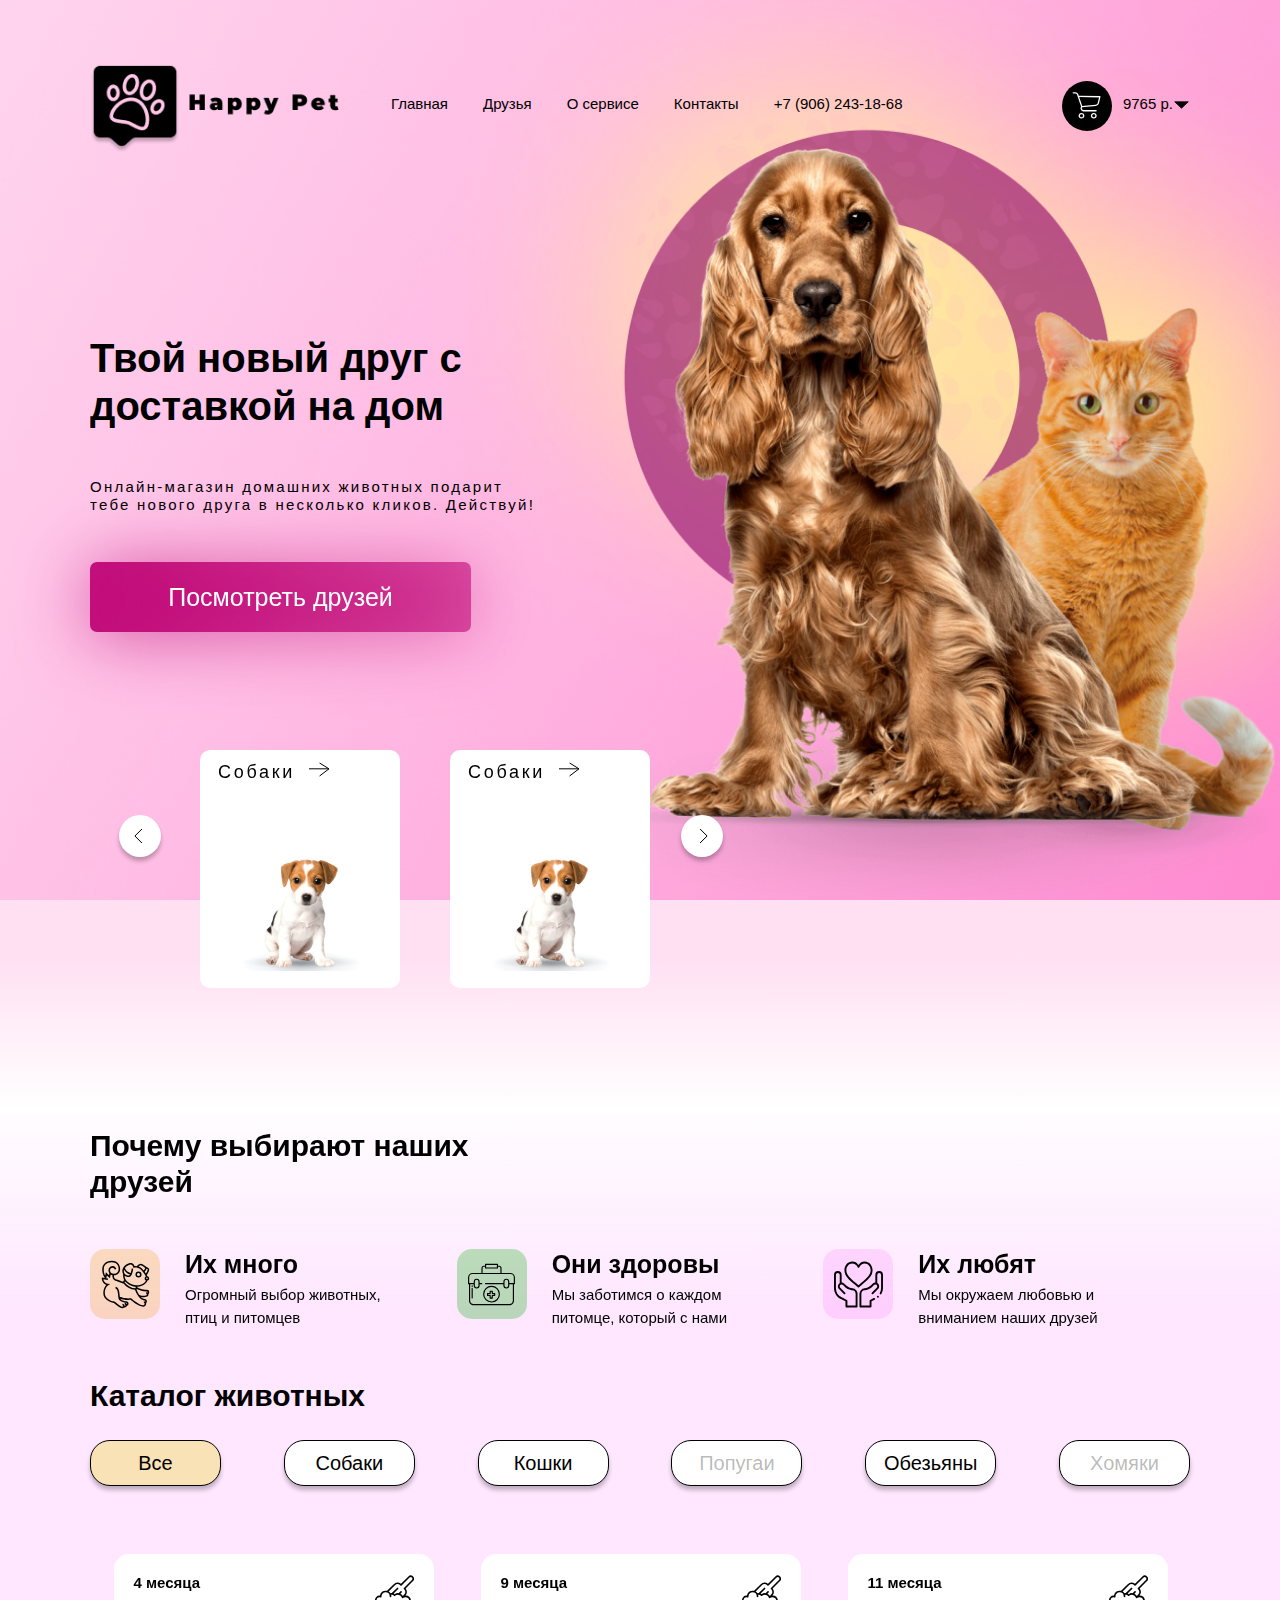
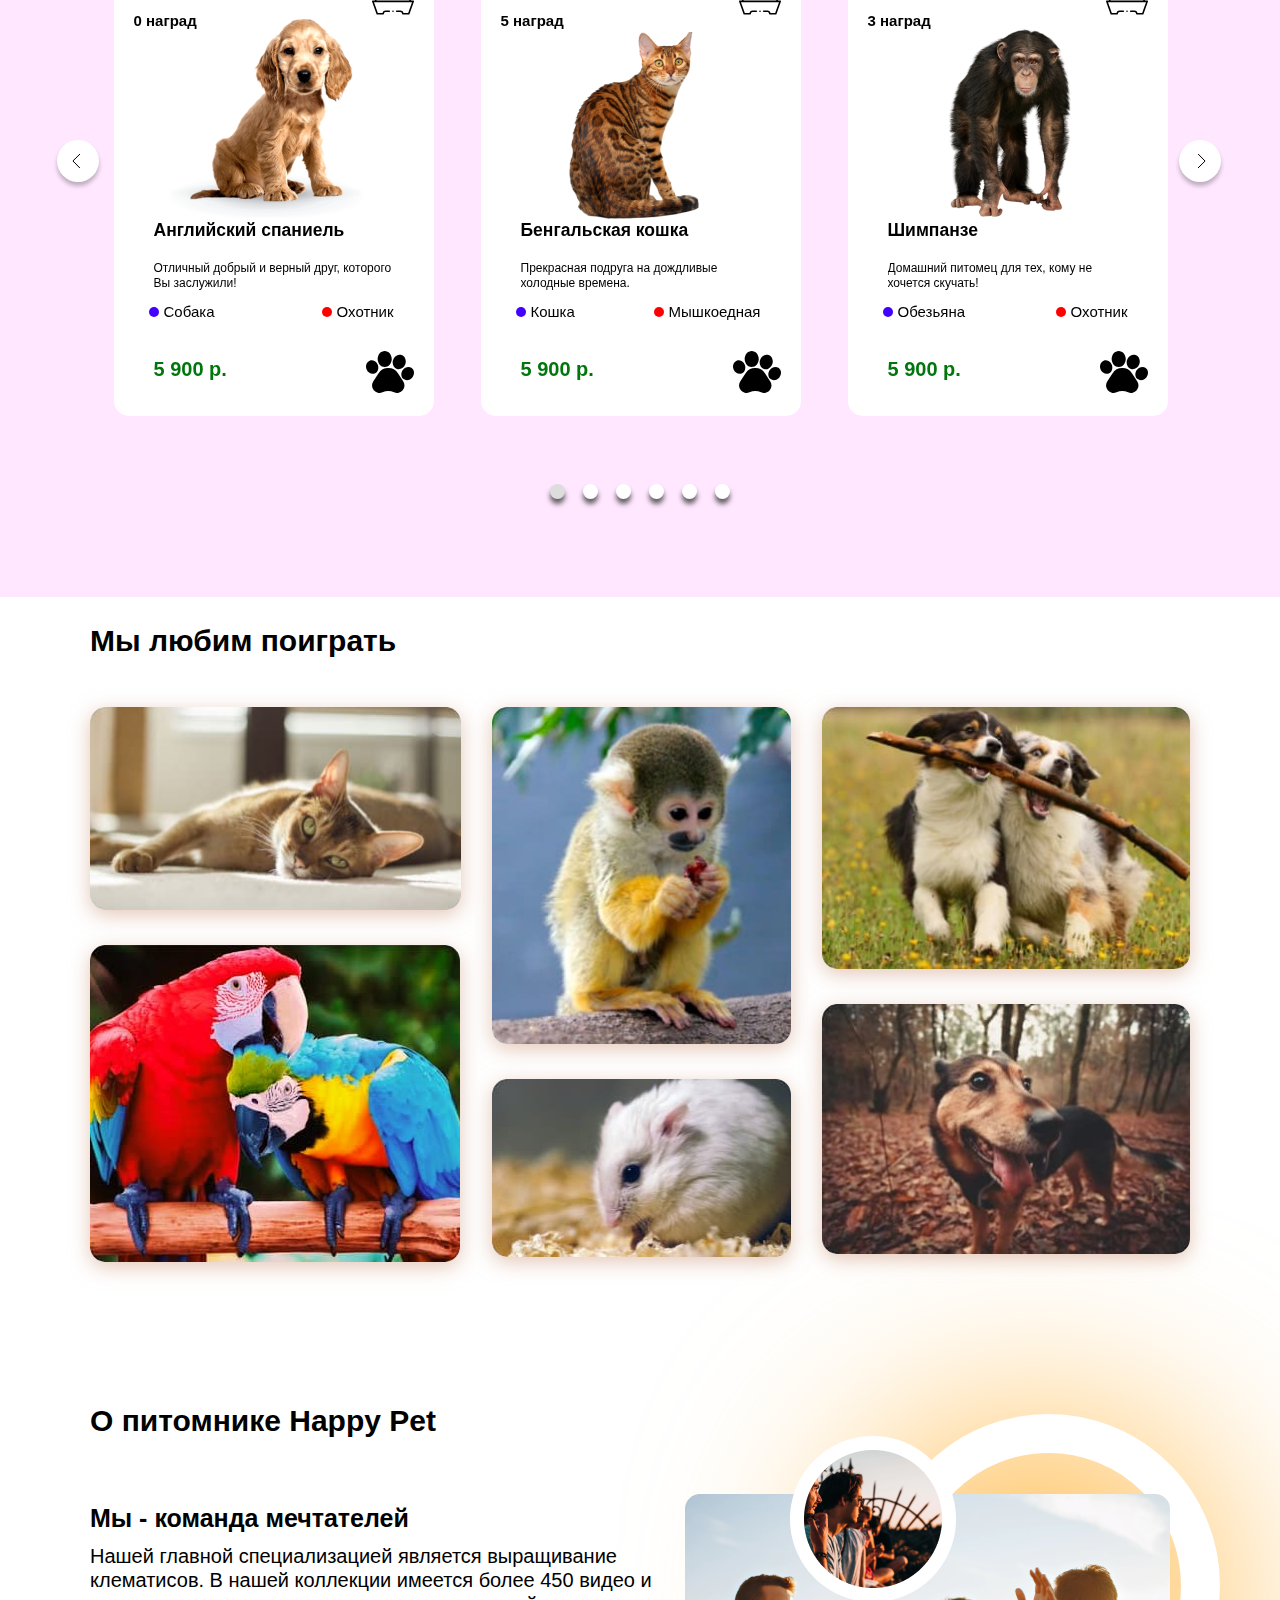
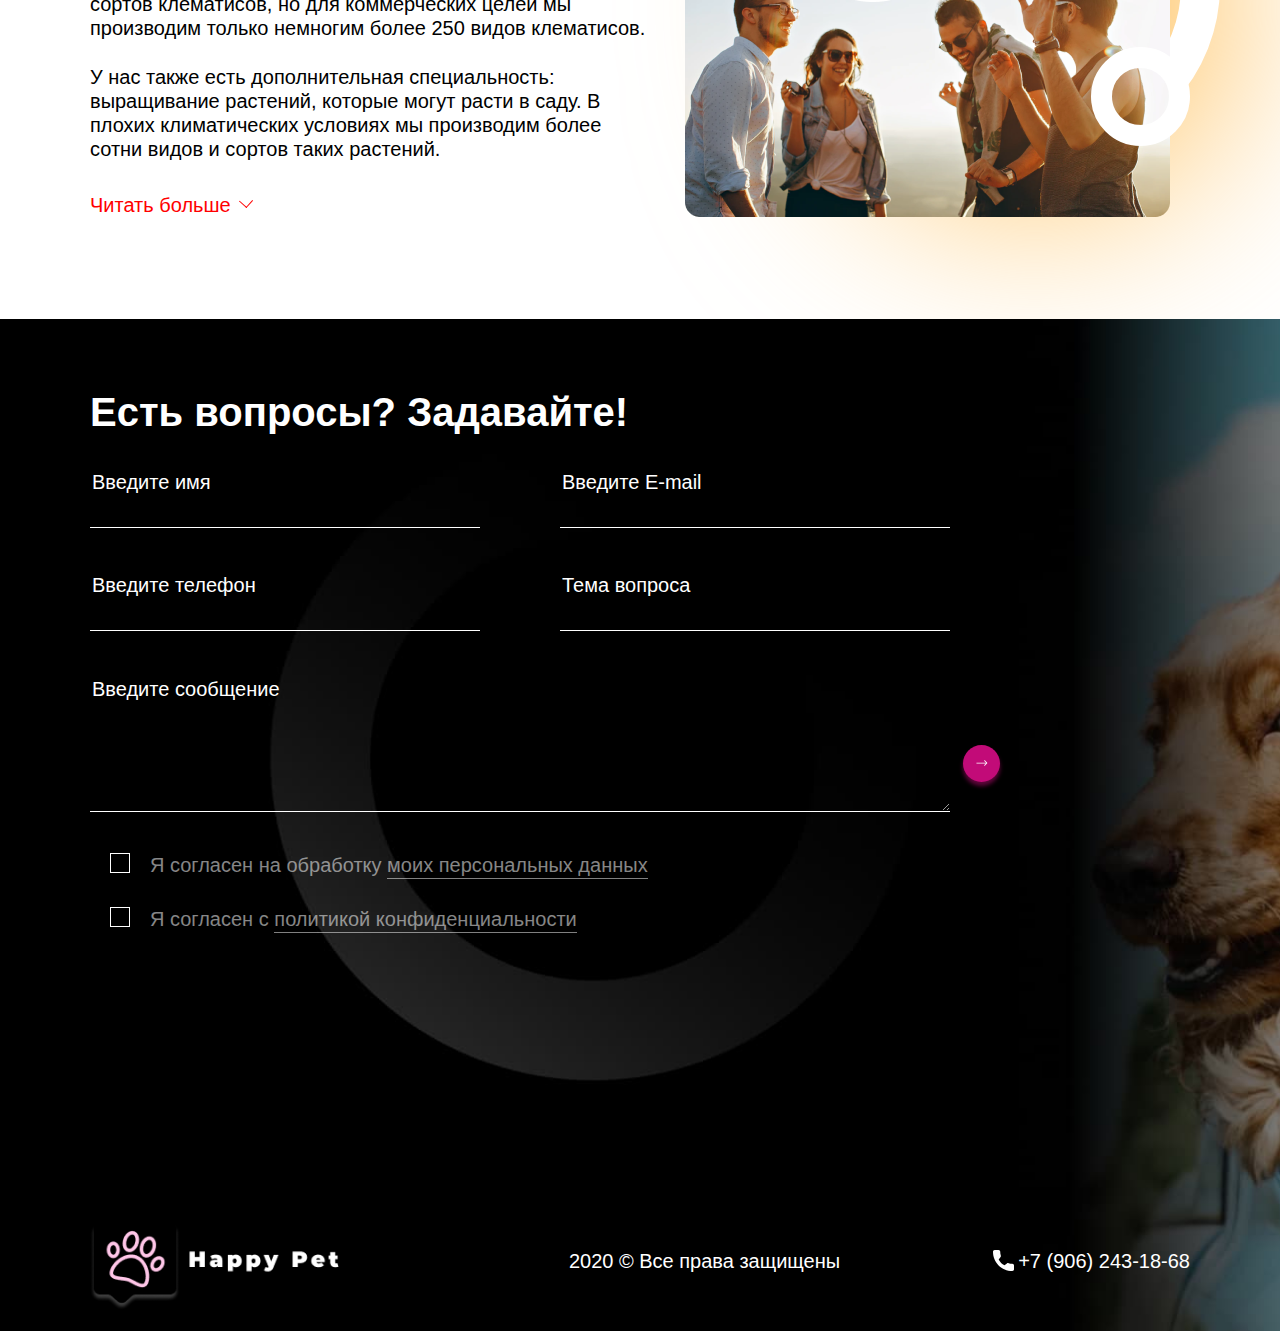
==== index.html @ 40f36f11 "Add files via upload" ====
<!DOCTYPE html>
<html lang="ru">

<head>
  <meta charset="UTF-8">
  <meta http-equiv="X-UA-Compatible" content="IE=edge">
  <meta name="viewport" content="width=device-width, initial-scale=1.0">
  <title>Happy Pet</title>
  <link rel="apple-touch-icon" sizes="96x96" href="images/fav/android-chrome-96x96.png">
  <link rel="icon" type="image/png" sizes="32x32" href="images/fav/favicon-32x32.png">
  <link rel="icon" type="image/png" sizes="16x16" href="images/fav/favicon-16x16.png">
  <link rel="manifest" href="/site.webmanifest">
  <link rel="mask-icon" href="/safari-pinned-tab.svg" color="#5bbad5">
  <meta name="msapplication-TileColor" content="#da532c">
  <meta name="theme-color" content="#ffffff">
  <link rel="stylesheet" href="css/style.min.css">
</head>

<body id="body">

  <header class="header" style="  background-image: url(images/bg.png);">
    <div class="container">
      <div class="header__inner">
        <nav class="header__top">
          <div class="header__links">
            <a class="logo" href="#body">
              <img class="logo__img" src="images/logo.png" alt="лого">
              <img class="logo__adaptive" src="images/logo-adaprive.png" alt="лого">
            </a>
            <ul class="menu">
              <li class="menu__item">
                <a class="menu__link" href="">Главная</a>
              </li>

              <li class="menu__item">
                <a class="menu__link" href="#friends">Друзья</a>
              </li>

              <li class="menu__item">
                <a class="menu__link" href="#about">О сервисе</a>
              </li>

              <li class="menu__item">
                <a class="menu__link" href="#footer">Контакты</a>
              </li>

              <li class="menu__item">
                <a class="menu__link" href="tel:+79062341868">+7 (906) 243-18-68</a>
              </li>

              <li class="menu__item menu__item--adaptive">
                <a class="header__cart header__cart--adaptive" href="#">
                  <span class="sr-only">перейти в корзину</span>
                  9765
                  <span class="header__currency">р.</span>
                  <div class="header__svg">
                    <svg class="svg">
                      <use xlink:href="images/sprite.svg#cart"></use>
                    </svg>
                  </div>
                </a>
              </li>
            </ul>

          </div>
          <div class="header__btns">
            <a class="header__cart" href="#">
              <span class="sr-only">перейти в корзину</span>
              9765
              <span class="header__currency">р.</span>
              <div class="header__svg">
                <svg class="svg">
                  <use xlink:href="images/sprite.svg#cart"></use>
                </svg>
              </div>
            </a>
            <button class="header__btn" type="button">
              <svg class="svg-btn">
                <use xlink:href="images/sprite.svg#btn"></use>
              </svg>
            </button>
          </div>
        </nav>
        <div class="header__desc">
          <h1 class="header__title">Твой новый друг с доставкой на дом</h1>
          <div class="header__text">
            <p>Онлайн-магазин домашних животных подарит тебе нового друга в несколько кликов. Действуй!</p>
          </div>
          <a class="header__button btn" href="#friends">Посмотреть друзей</a>
        </div>
      </div>
    </div>
  </header>

  <main>

    <div class="assort">
      <div class="container">
        <ul class="assort__inner">
          <li class="assort__item">
            <article class="pets">
              <a class="pets__link" href="#">
                <h3 class="pets__title">Собаки</h3>
                <img class="pets__img" src="images/dog.png" alt="собака">
              </a>
            </article>
          </li>

          <li class="assort__item">
            <article class="pets">
              <a class="pets__link" href="#">
                <h3 class="pets__title">Собаки</h3>
                <img class="pets__img" src="images/dog.png" alt="собака">
              </a>
            </article>
          </li>


          <li class="assort__item">
            <article class="pets">
              <a class="pets__link" href="#">
                <h3 class="pets__title">Собаки</h3>
                <img class="pets__img" src="images/dog.png" alt="собака">
              </a>
            </article>
          </li>

          <li class="assort__item">
            <article class="pets">
              <a class="pets__link" href="#">
                <h3 class="pets__title">Собаки</h3>
                <img class="pets__img" src="images/dog.png" alt="собака">
              </a>
            </article>
          </li>

        </ul>
      </div>
    </div>

    <section class="friends" id="friends">
      <div class="container">
        <div class="friends__inner">
          <div class="friends__title">
            <h2 class="title">Почему выбирают наших друзей</h2>
          </div>
          <ul class="friends__list">

            <li class="friends__item">
              <div class="friends__svg">
                <svg class="svg-friends">
                  <use xlink:href="images/sprite.svg#dog"></use>
                </svg>
              </div>
              <div class="friends__desc">
                <h3 class="friends__subtitle">Их много</h3>
                <div class="friends__text">
                  <p>Огромный выбор животных, птиц и питомцев</p>
                </div>
              </div>
            </li>

            <li class="friends__item">
              <div class="friends__svg friends__svg--green">
                <svg class="svg-friends">
                  <use xlink:href="images/sprite.svg#med"></use>
                </svg>
              </div>
              <div class="friends__desc">
                <h3 class="friends__subtitle">Они здоровы</h3>
                <div class="friends__text">
                  <p>Мы заботимся о каждом питомце, который с нами</p>
                </div>
              </div>
            </li>

            <li class="friends__item">
              <div class="friends__svg friends__svg--pink">
                <svg class="svg-friends">
                  <use xlink:href="images/sprite.svg#love"></use>
                </svg>
              </div>
              <div class="friends__desc">
                <h3 class="friends__subtitle">Их любят</h3>
                <div class="friends__text">
                  <p>Мы окружаем любовью и вниманием наших друзей</p>
                </div>
              </div>
            </li>

          </ul>
        </div>
      </div>
    </section>

    <section class="catalog">
      <div class="container">
        <div class="catalog__inner">
          <div class="catalog__title">
            <h2 class="title">Каталог животных</h2>
          </div>
          <button class="catalog__btn-filter" type="button">Фильтр:
            <span class="catalog__filter catalog__filter-all catalog__filter--display">все</span>
            <span class="catalog__filter catalog__filter-a">собаки</span>
            <span class="catalog__filter catalog__filter-b">кошки</span>
            <span class="catalog__filter catalog__filter-c">попугаи</span>
            <span class="catalog__filter catalog__filter-d">обезьяны</span>
            <span class="catalog__filter catalog__filter-e">хомяки</span>
          </button>
          <ul class="catalog__buttons">
            <li class="catalog__btn-item">
              <button class="catalog__btn catalog__btn-all catalog__btn--active" type="button">Все</button>
            </li>

            <li class="catalog__btn-item">
              <button class="catalog__btn catalog__btn-a" type="button">Собаки</button>
            </li>

            <li class="catalog__btn-item">
              <button class="catalog__btn catalog__btn-b" type="button">Кошки</button>
            </li>

            <li class="catalog__btn-item">
              <button class="catalog__btn catalog__btn-c" disabled type="button">Попугаи</button>
            </li>

            <li class="catalog__btn-item">
              <button class="catalog__btn catalog__btn-d" type="button">Обезьяны</button>
            </li>

            <li class="catalog__btn-item">
              <button class="catalog__btn catalog__btn-e" disabled type="button">Хомяки</button>
            </li>
          </ul>

          <ul class="catalog__list">
            <li class="catalog__item  category-a">
              <article class="pet-card">
                <a class="pet-card__link" href="#">
                  <div class="pet-card__inner">
                    <div class="pet-card__top">
                      <time class="pet-card__info">4 месяца </time>
                      <span class="pet-card__info">0 наград</span>
                    </div>
                    <img class="pet-card__img" src="images/catalog/dog.png" alt="Английский спаниель">
                    <div class="pet-card__desc">
                      <h3 class="pet-card__title">Английский спаниель</h3>
                      <div class="pet-card__text">
                        <p>Отличный добрый и верный друг, которого Вы заслужили!</p>
                      </div>
                      <ul class="pet-card__list">
                        <li class="pet-card__type">Собака</li>
                        <li class="pet-card__type pet-card__type--red">Охотник</li>
                      </ul>
                      <span class="pet-card__price">5 900
                        <span class="pet-card__currency">р.</span>
                      </span>
                    </div>
                  </div>
                </a>
              </article>
            </li>

            <li class="catalog__item  category-b">
              <article class="pet-card">
                <a class="pet-card__link" href="#">
                  <div class="pet-card__inner">
                    <div class="pet-card__top">
                      <time class="pet-card__info">9 месяца </time>
                      <span class="pet-card__info">5 наград</span>
                    </div>
                    <img class="pet-card__img" src="images/catalog/cat.png" alt="Бенгальская кошка">
                    <div class="pet-card__desc">
                      <h3 class="pet-card__title">Бенгальская кошка</h3>
                      <div class="pet-card__text">
                        <p>Прекрасная подруга на дождливые холодные времена.</p>
                      </div>
                      <ul class="pet-card__list">
                        <li class="pet-card__type">Кошка</li>
                        <li class="pet-card__type pet-card__type--red">Мышкоедная</li>
                      </ul>
                      <span class="pet-card__price">5 900
                        <span class="pet-card__currency">р.</span>
                      </span>
                    </div>
                  </div>
                </a>
              </article>
            </li>

            <li class="catalog__item  category-d">
              <article class="pet-card">
                <a class="pet-card__link" href="#">
                  <div class="pet-card__inner">
                    <div class="pet-card__top">
                      <time class="pet-card__info">11 месяца </time>
                      <span class="pet-card__info">3 наград</span>
                    </div>
                    <img class="pet-card__img" src="images/catalog/ape.png" alt="Шимпанзе">
                    <div class="pet-card__desc">
                      <h3 class="pet-card__title">Шимпанзе</h3>
                      <div class="pet-card__text">
                        <p>Домашний питомец для тех, кому не хочется скучать!</p>
                      </div>
                      <ul class="pet-card__list">
                        <li class="pet-card__type">Обезьяна</li>
                        <li class="pet-card__type pet-card__type--red">Охотник</li>
                      </ul>
                      <span class="pet-card__price">5 900
                        <span class="pet-card__currency">р.</span>
                      </span>
                    </div>
                  </div>
                </a>
              </article>
            </li>

            <li class="catalog__item  category-d">
              <article class="pet-card">
                <a class="pet-card__link" href="#">
                  <div class="pet-card__inner">
                    <div class="pet-card__top">
                      <time class="pet-card__info">11 месяца </time>
                      <span class="pet-card__info">3 наград</span>
                    </div>
                    <img class="pet-card__img" src="images/catalog/ape.png" alt="Шимпанзе">
                    <div class="pet-card__desc">
                      <h3 class="pet-card__title">Шимпанзе</h3>
                      <div class="pet-card__text">
                        <p>Домашний питомец для тех, кому не хочется скучать!</p>
                      </div>
                      <ul class="pet-card__list">
                        <li class="pet-card__type">Обезьяна</li>
                        <li class="pet-card__type pet-card__type--red">Травоядная</li>
                      </ul>
                      <span class="pet-card__price">5 900
                        <span class="pet-card__currency">р.</span>
                      </span>
                    </div>
                  </div>
                </a>
              </article>
            </li>

            <li class="catalog__item  category-a">
              <article class="pet-card">
                <a class="pet-card__link" href="#">
                  <div class="pet-card__inner">
                    <div class="pet-card__top">
                      <time class="pet-card__info">4 месяца </time>
                      <span class="pet-card__info">0 наград</span>
                    </div>
                    <img class="pet-card__img" src="images/catalog/dog.png" alt="Английский спаниель">
                    <div class="pet-card__desc">
                      <h3 class="pet-card__title">Английский спаниель</h3>
                      <div class="pet-card__text">
                        <p>Отличный добрый и верный друг, которого Вы заслужили!</p>
                      </div>
                      <ul class="pet-card__list">
                        <li class="pet-card__type">Собака</li>
                        <li class="pet-card__type pet-card__type--red">Охотник</li>
                      </ul>
                      <span class="pet-card__price">5 900
                        <span class="pet-card__currency">р.</span>
                      </span>
                    </div>
                  </div>
                </a>
              </article>
            </li>

            <li class="catalog__item  category-b">
              <article class="pet-card">
                <a class="pet-card__link" href="#">
                  <div class="pet-card__inner">
                    <div class="pet-card__top">
                      <time class="pet-card__info">9 месяца </time>
                      <span class="pet-card__info">5 наград</span>
                    </div>
                    <img class="pet-card__img" src="images/catalog/cat.png" alt="Бенгальская кошка">
                    <div class="pet-card__desc">
                      <h3 class="pet-card__title">Бенгальская кошка</h3>
                      <div class="pet-card__text">
                        <p>Прекрасная подруга на дождливые холодные времена.</p>
                      </div>
                      <ul class="pet-card__list">
                        <li class="pet-card__type">Кошка</li>
                        <li class="pet-card__type pet-card__type--red">Мышкоедная</li>
                      </ul>
                      <span class="pet-card__price">5 900
                        <span class="pet-card__currency">р.</span>
                      </span>
                    </div>
                  </div>
                </a>
              </article>
            </li>
          </ul>
        </div>
      </div>
    </section>

    <section class="photos">
      <div class="container">
        <div class="photos__title">
          <h2 class="title">Мы любим поиграть</h2>
        </div>
        <ul class="photos__inner">
          <li class="photos__item">
            <ul class="photos__list">
              <li class="photos__photo">
                <a class="photos__link" href="images/photos/cat.jpg" data-fancybox="images" data-width="2400"
                  data-height="1600">
                  <img class="photos__img" src="images/photos/cat.jpg" alt="Кошка">
                  <div class="photos__svg">
                    <svg class="svg-photo">
                      <use xlink:href="images/sprite.svg#search"></use>
                    </svg>
                  </div>
                </a>
              </li>

              <li class="photos__photo">
                <a class="photos__link" href="images/photos/parot.jpg" data-fancybox="images" data-width="2400"
                  data-height="1600">
                  <img class="photos__img" src="images/photos/parot.jpg" alt="Попугай">
                  <div class="photos__svg">
                    <svg class="svg-photo">
                      <use xlink:href="images/sprite.svg#search"></use>
                    </svg>
                  </div>
                </a>
              </li>
            </ul>
          </li>

          <li class="photos__item">
            <ul class="photos__list">
              <li class="photos__photo">
                <a class="photos__link" href="images/photos/ape.jpg" data-fancybox="images" data-width="2400"
                  data-height="1600">
                  <span class="sr-only">Нажмите, чтобы увидеть фото детальнее</span>
                  <img class="photos__img" src="images/photos/ape.jpg" alt="Обезьяна">
                  <div class="photos__svg">
                    <svg class="svg-photo">
                      <use xlink:href="images/sprite.svg#search"></use>
                    </svg>
                  </div>
                </a>
              </li>

              <li class="photos__photo">
                <a class="photos__link" href="images/photos/hamster.jpg" data-fancybox="images" data-width="2400"
                  data-height="1600">
                  <span class="sr-only">Нажмите, чтобы увидеть фото детальнее</span>
                  <img class="photos__img" src="images/photos/hamster.jpg" alt="Хомяк">
                  <div class="photos__svg">
                    <svg class="svg-photo">
                      <use xlink:href="images/sprite.svg#search"></use>
                    </svg>
                  </div>
                </a>
              </li>
            </ul>
          </li>

          <li class="photos__item">
            <ul class="photos__list">
              <li class="photos__photo">
                <a class="photos__link" href="images/photos/dogs.jpg" data-fancybox="images" data-width="2400"
                  data-height="1600">
                  <span class="sr-only">Нажмите, чтобы увидеть фото детальнее</span>
                  <img class="photos__img" src="images/photos/dogs.jpg" alt="Собаки">
                  <div class="photos__svg">
                    <svg class="svg-photo">
                      <use xlink:href="images/sprite.svg#search"></use>
                    </svg>
                  </div>
                </a>
              </li>

              <li class="photos__photo">
                <a class="photos__link" href="images/photos/dog.jpg" data-fancybox="images" data-width="2400"
                  data-height="1600">
                  <span class="sr-only">Нажмите, чтобы увидеть фото детальнее</span>
                  <img class="photos__img" src="images/photos/dog.jpg" alt="Собака">
                  <div class="photos__svg">
                    <svg class="svg-photo">
                      <use xlink:href="images/sprite.svg#search"></use>
                    </svg>
                  </div>
                </a>
              </li>
            </ul>
          </li>
        </ul>

        <ul class="photos__slider">
          <li class="photos__slide">
            <a class="photos__link" href="images/photos/cat.jpg" data-fancybox="images" data-width="2400"
              data-height="1600">
              <span class="sr-only">Нажмите, чтобы увидеть фото детальнее</span>
              <img class="photos__img" src="images/photos/cat.jpg" alt="Кошка">
              <div class="photos__svg">
                <svg class="svg-photo">
                  <use xlink:href="images/sprite.svg#search"></use>
                </svg>
              </div>
            </a>
          </li>

          <li class="photos__slide">
            <a class="photos__link" href="images/photos/parot.jpg" data-fancybox="images" data-width="2400"
              data-height="1600">
              <span class="sr-only">Нажмите, чтобы увидеть фото детальнее</span>
              <img class="photos__img" src="images/photos/parot.jpg" alt="Попугай">
              <div class="photos__svg">
                <svg class="svg-photo">
                  <use xlink:href="images/sprite.svg#search"></use>
                </svg>
              </div>
            </a>
          </li>

          <li class="photos__slide">
            <a class="photos__link" href="images/photos/ape.jpg" data-fancybox="images" data-width="2400"
              data-height="1600">
              <span class="sr-only">Нажмите, чтобы увидеть фото детальнее</span>
              <img class="photos__img" src="images/photos/ape.jpg" alt="Обезьяна">
              <div class="photos__svg">
                <svg class="svg-photo">
                  <use xlink:href="images/sprite.svg#search"></use>
                </svg>
              </div>
            </a>
          </li>

          <li class="photos__slide">
            <a class="photos__link" href="images/photos/hamster.jpg" data-fancybox="images" data-width="2400"
              data-height="1600">
              <span class="sr-only">Нажмите, чтобы увидеть фото детальнее</span>
              <img class="photos__img" src="images/photos/hamster.jpg" alt="Хомяк">
              <div class="photos__svg">
                <svg class="svg-photo">
                  <use xlink:href="images/sprite.svg#search"></use>
                </svg>
              </div>
            </a>
          </li>

          <li class="photos__slide">
            <a class="photos__link" href="images/photos/dogs.jpg" data-fancybox="images" data-width="2400"
              data-height="1600">
              <span class="sr-only">Нажмите, чтобы увидеть фото детальнее</span>
              <img class="photos__img" src="images/photos/dogs.jpg" alt="Собаки">
              <div class="photos__svg">
                <svg class="svg-photo">
                  <use xlink:href="images/sprite.svg#search"></use>
                </svg>
              </div>
            </a>
          </li>

          <li class="photos__slide">
            <a class="photos__link" class="photos__link" href="images/photos/dog.jpg" data-fancybox="images"
              data-width="2400" data-height="1600">
              <span class="sr-only">Нажмите, чтобы увидеть фото детальнее</span>
              <img class="photos__img" src="images/photos/dog.jpg" alt="Собака">
              <div class="photos__svg">
                <svg class="svg-photo">
                  <use xlink:href="images/sprite.svg#search"></use>
                </svg>
              </div>
            </a>
          </li>
        </ul>
      </div>
    </section>

    <section class="team" id="about">
      <div class="container">
        <div class="team__title">
          <h2 class="title">О питомнике Happy Pet</h2>
        </div>
        <div class="team__inner">
          <div class="team__left">
            <h3 class="team__subtitle">Мы - команда мечтателей</h3>
            <div class="team__text">
              <p>Нашей главной специализацией является выращивание клематисов. В нашей коллекции имеется более 450 видео
                и
                сортов клематисов, но для коммерческих целей мы производим только немногим более 250 видов клематисов.
              </p>
              <p>У нас также есть дополнительная специальность: выращивание растений, которые могут расти в саду. В
                плохих климатических условиях мы производим более сотни видов и сортов таких растений.</p>
            </div>
            <a class="team__link" href="">Читать больше</a>
          </div>
          <div class="team__photo">
            <img class="team__img" src="images/team-bg.png" alt="Фото команды">
          </div>
        </div>
    </section>

    <footer class="footer" id="footer" style="  background-image: url(images/footer-bg.jpg);">
      <div class="container">
        <h2 class="title title--big">Есть вопросы? Задавайте! </h2>
        <form class="footer__inner">
          <input type="text" name="name" placeholder="Введите имя" class="footer__name">
          <input type="email" name="email" placeholder="Введите E-mail" class="footer__name">
          <input type="tel" name="tel" placeholder="Введите телефон" class="footer__name">
          <input type="text" name="question" placeholder="Тема вопроса" class="footer__name">
          <div class="footer__textarea">
            <textarea name="massage" placeholder="Введите сообщение" class="footer__text"></textarea>
            <button class="footer__btn" type="submit">
              <span class="sr-only">Отправить форму с данными</span>
              <svg class="svg-arrow">
                <use xlink:href="images/sprite.svg#btn-arrow"></use>
              </svg>
            </button>
          </div>

          <label class="footer__label">
            <input class="footer__checkbox" type="checkbox">
            <div class="footer__label-text">
              <span class="footer__desc">Я согласен на обработку</span>
              <a class="footer__link" href="#">моих персональных данных</a>
            </div>
          </label>
          <label class="footer__label">
            <input class=" footer__checkbox" type="checkbox">
            <div class="footer__label-text">
              <span class="footer__desc">Я согласен с</span>
              <a class="footer__link" href="#">политикой конфиденциальности</a>
            </div>
          </label>
        </form>
        <div class="footer__bottom">
          <div class="footer__footer">
            <a class="logo logo--display" href="#body">
              <img class="logo__img" src="images/logo-white.png" alt="лого">
            </a>
            <span class="footer__text-bottom">2020 © Все права защищены</span>
            <a class="footer__link-bottom" href="tel:+79062431868">+7 (906) 243-18-68</a>
          </div>
        </div>
      </div>
    </footer>
  </main>

  <script src="js/main.min.js"></script>

</body>

</html>
---- css/style.min.css ----
.pet-card__text,
.header__title,
.header__text,
.friends__subtitle,
.friends__text {
  display: -webkit-box;
  -webkit-box-orient: vertical;
  -webkit-line-clamp: 2;
  overflow: hidden;
  -o-text-overflow: clip;
  text-overflow: clip;
}

.footer__checkbox {
  position: absolute;
  width: 1px;
  height: 1px;
  clip: rect(0 0 0 0);
  overflow: hidden;
}

@font-face {
  font-family: 'Montserrat';
  font-weight: 900;
  font-style: normal;
  src: url("../fonts/Montserrat-Black.woff2") format("woff2"),url("../fonts/Montserrat-Black.woff") format("woff");
  font-display: swap;
}

@font-face {
  font-family: 'Montserrat';
  font-weight: 600;
  font-style: normal;
  src: url("../fonts/Montserrat-SemiBold.woff2") format("woff2"),url("../fonts/Montserrat-SemiBold.woff") format("woff");
  font-display: swap;
}

@font-face {
  font-family: 'Montserrat';
  font-weight: 700;
  font-style: normal;
  src: url("../fonts/Montserrat-Bold.woff2") format("woff2"),url("../fonts/Montserrat-Bold.woff") format("woff");
  font-display: swap;
}

@font-face {
  font-family: 'Montserrat';
  font-weight: 500;
  font-style: normal;
  src: url("../fonts/Montserrat-Medium.woff2") format("woff2"),url("../fonts/Montserrat-Medium.woff") format("woff");
  font-display: swap;
}

@font-face {
  font-family: 'Montserrat';
  font-weight: 400;
  font-style: normal;
  src: url("../fonts/Montserrat-Regular.woff2") format("woff2"),url("../fonts/Montserrat-Regular.woff") format("woff");
  font-display: swap;
}

html {
  -webkit-box-sizing: border-box;
  box-sizing: border-box;
}

*,
*::after,
*::before {
  -webkit-box-sizing: inherit;
  box-sizing: inherit;
}

ul,
ol {
  padding: 0;
}

body,
h1,
h2,
h3,
h4,
h5,
h6,
p,
ul,
ol,
li,
figure,
figcaption,
blockquote,
dl,
dd {
  margin: 0;
}

ul[class] {
  list-style: none;
}

img {
  max-width: 100%;
  display: block;
}

input,
button,
textarea,
select {
  font: inherit;
  cursor: pointer;
}

.slick-slider {
  position: relative;
  display: block;
  -webkit-box-sizing: border-box;
  box-sizing: border-box;
  -webkit-touch-callout: none;
  -webkit-user-select: none;
  -moz-user-select: none;
  -ms-user-select: none;
  user-select: none;
  -ms-touch-action: pan-y;
  touch-action: pan-y;
  -webkit-tap-highlight-color: transparent;
}

.slick-list {
  position: relative;
  overflow: hidden;
  display: block;
  margin: 0;
  padding: 0;
}

.slick-list:focus {
  outline: none;
}

.slick-list.dragging {
  cursor: pointer;
  cursor: hand;
}

.slick-slider .slick-track,
.slick-slider .slick-list {
  -webkit-transform: translate3d(0, 0, 0);
  -ms-transform: translate3d(0, 0, 0);
  transform: translate3d(0, 0, 0);
}

.slick-track {
  position: relative;
  left: 0;
  top: 0;
  display: block;
  margin-left: auto;
  margin-right: auto;
}

.slick-track:before,
.slick-track:after {
  content: "";
  display: table;
}

.slick-track:after {
  clear: both;
}

.slick-loading .slick-track {
  visibility: hidden;
}

.slick-slide {
  float: left;
  height: 100%;
  min-height: 1px;
  display: none;
}

[dir="rtl"] .slick-slide {
  float: right;
}

.slick-slide img {
  display: block;
}

.slick-slide.slick-loading img {
  display: none;
}

.slick-slide.dragging img {
  pointer-events: none;
}

.slick-initialized .slick-slide {
  display: block;
}

.slick-loading .slick-slide {
  visibility: hidden;
}

.slick-vertical .slick-slide {
  display: block;
  height: auto;
  border: 1px solid transparent;
}

.slick-arrow.slick-hidden {
  display: none;
}

body.compensate-for-scrollbar {
  overflow: hidden;
}

.fancybox-active {
  height: auto;
}

.fancybox-is-hidden {
  left: -9999px;
  margin: 0;
  position: absolute !important;
  top: -9999px;
  visibility: hidden;
}

.fancybox-container {
  -webkit-backface-visibility: hidden;
  height: 100%;
  left: 0;
  outline: none;
  position: fixed;
  -webkit-tap-highlight-color: transparent;
  top: 0;
  -ms-touch-action: manipulation;
  touch-action: manipulation;
  -webkit-transform: translateZ(0);
  transform: translateZ(0);
  width: 100%;
  z-index: 99992;
}

.fancybox-container * {
  -webkit-box-sizing: border-box;
  box-sizing: border-box;
}

.fancybox-outer,
.fancybox-inner,
.fancybox-bg,
.fancybox-stage {
  bottom: 0;
  left: 0;
  position: absolute;
  right: 0;
  top: 0;
}

.fancybox-outer {
  -webkit-overflow-scrolling: touch;
  overflow-y: auto;
}

.fancybox-bg {
  background: #1e1e1e;
  opacity: 0;
  -webkit-transition-duration: inherit;
  -o-transition-duration: inherit;
  transition-duration: inherit;
  -webkit-transition-property: opacity;
  -o-transition-property: opacity;
  transition-property: opacity;
  -webkit-transition-timing-function: cubic-bezier(0.47, 0, 0.74, 0.71);
  -o-transition-timing-function: cubic-bezier(0.47, 0, 0.74, 0.71);
  transition-timing-function: cubic-bezier(0.47, 0, 0.74, 0.71);
}

.fancybox-is-open .fancybox-bg {
  opacity: .9;
  -webkit-transition-timing-function: cubic-bezier(0.22, 0.61, 0.36, 1);
  -o-transition-timing-function: cubic-bezier(0.22, 0.61, 0.36, 1);
  transition-timing-function: cubic-bezier(0.22, 0.61, 0.36, 1);
}

.fancybox-infobar,
.fancybox-toolbar,
.fancybox-caption,
.fancybox-navigation .fancybox-button {
  direction: ltr;
  opacity: 0;
  position: absolute;
  -webkit-transition: opacity .25s ease, visibility 0s ease .25s;
  -o-transition: opacity .25s ease, visibility 0s ease .25s;
  transition: opacity .25s ease, visibility 0s ease .25s;
  visibility: hidden;
  z-index: 99997;
}

.fancybox-show-infobar .fancybox-infobar,
.fancybox-show-toolbar .fancybox-toolbar,
.fancybox-show-caption .fancybox-caption,
.fancybox-show-nav .fancybox-navigation .fancybox-button {
  opacity: 1;
  -webkit-transition: opacity .25s ease 0s, visibility 0s ease 0s;
  -o-transition: opacity .25s ease 0s, visibility 0s ease 0s;
  transition: opacity .25s ease 0s, visibility 0s ease 0s;
  visibility: visible;
}

.fancybox-infobar {
  color: #ccc;
  font-size: 13px;
  -webkit-font-smoothing: subpixel-antialiased;
  height: 44px;
  left: 0;
  line-height: 44px;
  min-width: 44px;
  mix-blend-mode: difference;
  padding: 0 10px;
  pointer-events: none;
  top: 0;
  -webkit-touch-callout: none;
  -webkit-user-select: none;
  -moz-user-select: none;
  -ms-user-select: none;
  user-select: none;
}

.fancybox-toolbar {
  right: 0;
  top: 0;
}

.fancybox-stage {
  direction: ltr;
  overflow: visible;
  -webkit-transform: translateZ(0);
  transform: translateZ(0);
  z-index: 99994;
}

.fancybox-is-open .fancybox-stage {
  overflow: hidden;
}

.fancybox-slide {
  -webkit-backface-visibility: hidden;
  display: none;
  height: 100%;
  left: 0;
  outline: none;
  overflow: auto;
  -webkit-overflow-scrolling: touch;
  padding: 44px;
  position: absolute;
  text-align: center;
  top: 0;
  -webkit-transition-property: opacity, -webkit-transform;
  transition-property: opacity, -webkit-transform;
  -o-transition-property: transform, opacity;
  transition-property: transform, opacity;
  transition-property: transform, opacity, -webkit-transform;
  white-space: normal;
  width: 100%;
  z-index: 99994;
}

.fancybox-slide::before {
  content: '';
  display: inline-block;
  font-size: 0;
  height: 100%;
  vertical-align: middle;
  width: 0;
}

.fancybox-is-sliding .fancybox-slide,
.fancybox-slide--previous,
.fancybox-slide--current,
.fancybox-slide--next {
  display: block;
}

.fancybox-slide--image {
  overflow: hidden;
  padding: 44px 0;
}

.fancybox-slide--image::before {
  display: none;
}

.fancybox-slide--html {
  padding: 6px;
}

.fancybox-content {
  background: #fff;
  display: inline-block;
  margin: 0;
  max-width: 100%;
  overflow: auto;
  -webkit-overflow-scrolling: touch;
  padding: 44px;
  position: relative;
  text-align: left;
  vertical-align: middle;
}

.fancybox-slide--image .fancybox-content {
  -webkit-animation-timing-function: cubic-bezier(0.5, 0, 0.14, 1);
  animation-timing-function: cubic-bezier(0.5, 0, 0.14, 1);
  -webkit-backface-visibility: hidden;
  background: transparent;
  background-repeat: no-repeat;
  background-size: 100% 100%;
  left: 0;
  max-width: none;
  overflow: visible;
  padding: 0;
  position: absolute;
  top: 0;
  -ms-transform-origin: top left;
  -webkit-transform-origin: top left;
  transform-origin: top left;
  -webkit-transition-property: opacity, -webkit-transform;
  transition-property: opacity, -webkit-transform;
  -o-transition-property: transform, opacity;
  transition-property: transform, opacity;
  transition-property: transform, opacity, -webkit-transform;
  -webkit-user-select: none;
  -moz-user-select: none;
  -ms-user-select: none;
  user-select: none;
  z-index: 99995;
}

.fancybox-can-zoomOut .fancybox-content {
  cursor: -webkit-zoom-out;
  cursor: zoom-out;
}

.fancybox-can-zoomIn .fancybox-content {
  cursor: -webkit-zoom-in;
  cursor: zoom-in;
}

.fancybox-can-swipe .fancybox-content,
.fancybox-can-pan .fancybox-content {
  cursor: -webkit-grab;
  cursor: grab;
}

.fancybox-is-grabbing .fancybox-content {
  cursor: -webkit-grabbing;
  cursor: grabbing;
}

.fancybox-container [data-selectable='true'] {
  cursor: text;
}

.fancybox-image,
.fancybox-spaceball {
  background: transparent;
  border: 0;
  height: 100%;
  left: 0;
  margin: 0;
  max-height: none;
  max-width: none;
  padding: 0;
  position: absolute;
  top: 0;
  -webkit-user-select: none;
  -moz-user-select: none;
  -ms-user-select: none;
  user-select: none;
  width: 100%;
}

.fancybox-spaceball {
  z-index: 1;
}

.fancybox-slide--video .fancybox-content,
.fancybox-slide--map .fancybox-content,
.fancybox-slide--pdf .fancybox-content,
.fancybox-slide--iframe .fancybox-content {
  height: 100%;
  overflow: visible;
  padding: 0;
  width: 100%;
}

.fancybox-slide--video .fancybox-content {
  background: #000;
}

.fancybox-slide--map .fancybox-content {
  background: #e5e3df;
}

.fancybox-slide--iframe .fancybox-content {
  background: #fff;
}

.fancybox-video,
.fancybox-iframe {
  background: transparent;
  border: 0;
  display: block;
  height: 100%;
  margin: 0;
  overflow: hidden;
  padding: 0;
  width: 100%;
}

.fancybox-iframe {
  left: 0;
  position: absolute;
  top: 0;
}

.fancybox-error {
  background: #fff;
  cursor: default;
  max-width: 400px;
  padding: 40px;
  width: 100%;
}

.fancybox-error p {
  color: #444;
  font-size: 16px;
  line-height: 20px;
  margin: 0;
  padding: 0;
}

.fancybox-button {
  background: rgba(30,30,30,0.6);
  border: 0;
  border-radius: 0;
  -webkit-box-shadow: none;
  box-shadow: none;
  cursor: pointer;
  display: inline-block;
  height: 44px;
  margin: 0;
  padding: 10px;
  position: relative;
  -webkit-transition: color .2s;
  -o-transition: color .2s;
  transition: color .2s;
  vertical-align: top;
  visibility: inherit;
  width: 44px;
}

.fancybox-button,
.fancybox-button:visited,
.fancybox-button:link {
  color: #ccc;
}

.fancybox-button:hover {
  color: #fff;
}

.fancybox-button:focus {
  outline: none;
}

.fancybox-button.fancybox-focus {
  outline: 1px dotted;
}

.fancybox-button[disabled],
.fancybox-button[disabled]:hover {
  color: #888;
  cursor: default;
  outline: none;
}

.fancybox-button div {
  height: 100%;
}

.fancybox-button svg {
  display: block;
  height: 100%;
  overflow: visible;
  position: relative;
  width: 100%;
}

.fancybox-button svg path {
  fill: currentColor;
  stroke-width: 0;
}

.fancybox-button--play svg:nth-child(2),
.fancybox-button--fsenter svg:nth-child(2) {
  display: none;
}

.fancybox-button--pause svg:nth-child(1),
.fancybox-button--fsexit svg:nth-child(1) {
  display: none;
}

.fancybox-progress {
  background: #ff5268;
  height: 2px;
  left: 0;
  position: absolute;
  right: 0;
  top: 0;
  -ms-transform: scaleX(0);
  -webkit-transform: scaleX(0);
  transform: scaleX(0);
  -ms-transform-origin: 0;
  -webkit-transform-origin: 0;
  transform-origin: 0;
  -webkit-transition-property: -webkit-transform;
  transition-property: -webkit-transform;
  -o-transition-property: transform;
  transition-property: transform;
  transition-property: transform, -webkit-transform;
  -webkit-transition-timing-function: linear;
  -o-transition-timing-function: linear;
  transition-timing-function: linear;
  z-index: 99998;
}

.fancybox-close-small {
  background: transparent;
  border: 0;
  border-radius: 0;
  color: #ccc;
  cursor: pointer;
  opacity: .8;
  padding: 8px;
  position: absolute;
  right: -12px;
  top: -44px;
  z-index: 401;
}

.fancybox-close-small:hover {
  color: #fff;
  opacity: 1;
}

.fancybox-slide--html .fancybox-close-small {
  color: currentColor;
  padding: 10px;
  right: 0;
  top: 0;
}

.fancybox-slide--image.fancybox-is-scaling .fancybox-content {
  overflow: hidden;
}

.fancybox-is-scaling .fancybox-close-small,
.fancybox-is-zoomable.fancybox-can-pan .fancybox-close-small {
  display: none;
}

.fancybox-navigation .fancybox-button {
  background-clip: content-box;
  height: 100px;
  opacity: 0;
  position: absolute;
  top: calc(50% - 50px);
  width: 70px;
}

.fancybox-navigation .fancybox-button div {
  padding: 7px;
}

.fancybox-navigation .fancybox-button--arrow_left {
  left: 0;
  left: env(safe-area-inset-left);
  padding: 31px 26px 31px 6px;
}

.fancybox-navigation .fancybox-button--arrow_right {
  padding: 31px 6px 31px 26px;
  right: 0;
  right: env(safe-area-inset-right);
}

.fancybox-caption {
  background: -webkit-gradient(linear, left bottom, left top, from(rgba(0,0,0,0.85)), color-stop(50%, rgba(0,0,0,0.3)), color-stop(65%, rgba(0,0,0,0.15)), color-stop(75.5%, rgba(0,0,0,0.075)), color-stop(82.85%, rgba(0,0,0,0.037)), color-stop(88%, rgba(0,0,0,0.019)), to(rgba(0,0,0,0)));
  background: -o-linear-gradient(bottom, rgba(0,0,0,0.85) 0%, rgba(0,0,0,0.3) 50%, rgba(0,0,0,0.15) 65%, rgba(0,0,0,0.075) 75.5%, rgba(0,0,0,0.037) 82.85%, rgba(0,0,0,0.019) 88%, rgba(0,0,0,0) 100%);
  background: linear-gradient(to top, rgba(0,0,0,0.85) 0%, rgba(0,0,0,0.3) 50%, rgba(0,0,0,0.15) 65%, rgba(0,0,0,0.075) 75.5%, rgba(0,0,0,0.037) 82.85%, rgba(0,0,0,0.019) 88%, rgba(0,0,0,0) 100%);
  bottom: 0;
  color: #eee;
  font-size: 14px;
  font-weight: 400;
  left: 0;
  line-height: 1.5;
  padding: 75px 44px 25px 44px;
  pointer-events: none;
  right: 0;
  text-align: center;
  z-index: 99996;
}

@supports (padding: max(0px)) {
  .fancybox-caption {
    padding: 75px max(44px,env(safe-area-inset-right)) max(25px,env(safe-area-inset-bottom)) max(44px,env(safe-area-inset-left));
  }
}

.fancybox-caption--separate {
  margin-top: -50px;
}

.fancybox-caption__body {
  max-height: 50vh;
  overflow: auto;
  pointer-events: all;
}

.fancybox-caption a,
.fancybox-caption a:link,
.fancybox-caption a:visited {
  color: #ccc;
  text-decoration: none;
}

.fancybox-caption a:hover {
  color: #fff;
  text-decoration: underline;
}

.fancybox-loading {
  -webkit-animation: fancybox-rotate 1s linear infinite;
  animation: fancybox-rotate 1s linear infinite;
  background: transparent;
  border: 4px solid #888;
  border-bottom-color: #fff;
  border-radius: 50%;
  height: 50px;
  left: 50%;
  margin: -25px 0 0 -25px;
  opacity: .7;
  padding: 0;
  position: absolute;
  top: 50%;
  width: 50px;
  z-index: 99999;
}

@-webkit-keyframes fancybox-rotate {
  100% {
    -webkit-transform: rotate(360deg);
    transform: rotate(360deg);
  }
}

@keyframes fancybox-rotate {
  100% {
    -webkit-transform: rotate(360deg);
    transform: rotate(360deg);
  }
}

.fancybox-animated {
  -webkit-transition-timing-function: cubic-bezier(0, 0, 0.25, 1);
  -o-transition-timing-function: cubic-bezier(0, 0, 0.25, 1);
  transition-timing-function: cubic-bezier(0, 0, 0.25, 1);
}

.fancybox-fx-slide.fancybox-slide--previous {
  opacity: 0;
  -webkit-transform: translate3d(-100%, 0, 0);
  transform: translate3d(-100%, 0, 0);
}

.fancybox-fx-slide.fancybox-slide--next {
  opacity: 0;
  -webkit-transform: translate3d(100%, 0, 0);
  transform: translate3d(100%, 0, 0);
}

.fancybox-fx-slide.fancybox-slide--current {
  opacity: 1;
  -webkit-transform: translate3d(0, 0, 0);
  transform: translate3d(0, 0, 0);
}

.fancybox-fx-fade.fancybox-slide--previous,
.fancybox-fx-fade.fancybox-slide--next {
  opacity: 0;
  -webkit-transition-timing-function: cubic-bezier(0.19, 1, 0.22, 1);
  -o-transition-timing-function: cubic-bezier(0.19, 1, 0.22, 1);
  transition-timing-function: cubic-bezier(0.19, 1, 0.22, 1);
}

.fancybox-fx-fade.fancybox-slide--current {
  opacity: 1;
}

.fancybox-fx-zoom-in-out.fancybox-slide--previous {
  opacity: 0;
  -webkit-transform: scale3d(1.5, 1.5, 1.5);
  transform: scale3d(1.5, 1.5, 1.5);
}

.fancybox-fx-zoom-in-out.fancybox-slide--next {
  opacity: 0;
  -webkit-transform: scale3d(0.5, 0.5, 0.5);
  transform: scale3d(0.5, 0.5, 0.5);
}

.fancybox-fx-zoom-in-out.fancybox-slide--current {
  opacity: 1;
  -webkit-transform: scale3d(1, 1, 1);
  transform: scale3d(1, 1, 1);
}

.fancybox-fx-rotate.fancybox-slide--previous {
  opacity: 0;
  -ms-transform: rotate(-360deg);
  -webkit-transform: rotate(-360deg);
  transform: rotate(-360deg);
}

.fancybox-fx-rotate.fancybox-slide--next {
  opacity: 0;
  -ms-transform: rotate(360deg);
  -webkit-transform: rotate(360deg);
  transform: rotate(360deg);
}

.fancybox-fx-rotate.fancybox-slide--current {
  opacity: 1;
  -ms-transform: rotate(0deg);
  -webkit-transform: rotate(0deg);
  transform: rotate(0deg);
}

.fancybox-fx-circular.fancybox-slide--previous {
  opacity: 0;
  -webkit-transform: scale3d(0, 0, 0) translate3d(-100%, 0, 0);
  transform: scale3d(0, 0, 0) translate3d(-100%, 0, 0);
}

.fancybox-fx-circular.fancybox-slide--next {
  opacity: 0;
  -webkit-transform: scale3d(0, 0, 0) translate3d(100%, 0, 0);
  transform: scale3d(0, 0, 0) translate3d(100%, 0, 0);
}

.fancybox-fx-circular.fancybox-slide--current {
  opacity: 1;
  -webkit-transform: scale3d(1, 1, 1) translate3d(0, 0, 0);
  transform: scale3d(1, 1, 1) translate3d(0, 0, 0);
}

.fancybox-fx-tube.fancybox-slide--previous {
  -webkit-transform: translate3d(-100%, 0, 0) scale(0.1) skew(-10deg);
  transform: translate3d(-100%, 0, 0) scale(0.1) skew(-10deg);
}

.fancybox-fx-tube.fancybox-slide--next {
  -webkit-transform: translate3d(100%, 0, 0) scale(0.1) skew(10deg);
  transform: translate3d(100%, 0, 0) scale(0.1) skew(10deg);
}

.fancybox-fx-tube.fancybox-slide--current {
  -webkit-transform: translate3d(0, 0, 0) scale(1);
  transform: translate3d(0, 0, 0) scale(1);
}

.fancybox-share {
  background: #f4f4f4;
  border-radius: 3px;
  max-width: 90%;
  padding: 30px;
  text-align: center;
}

.fancybox-share h1 {
  color: #222;
  font-size: 35px;
  font-weight: 700;
  margin: 0 0 20px 0;
}

.fancybox-share p {
  margin: 0;
  padding: 0;
}

.fancybox-share__button {
  border: 0;
  border-radius: 3px;
  display: inline-block;
  font-size: 14px;
  font-weight: 700;
  line-height: 40px;
  margin: 0 5px 10px 5px;
  min-width: 130px;
  padding: 0 15px;
  text-decoration: none;
  -webkit-transition: all .2s;
  -o-transition: all .2s;
  transition: all .2s;
  -webkit-user-select: none;
  -moz-user-select: none;
  -ms-user-select: none;
  user-select: none;
  white-space: nowrap;
}

.fancybox-share__button:visited,
.fancybox-share__button:link {
  color: #fff;
}

.fancybox-share__button:hover {
  text-decoration: none;
}

.fancybox-share__button--fb {
  background: #3b5998;
}

.fancybox-share__button--fb:hover {
  background: #344e86;
}

.fancybox-share__button--pt {
  background: #bd081d;
}

.fancybox-share__button--pt:hover {
  background: #aa0719;
}

.fancybox-share__button--tw {
  background: #1da1f2;
}

.fancybox-share__button--tw:hover {
  background: #0d95e8;
}

.fancybox-share__button svg {
  height: 25px;
  margin-right: 7px;
  position: relative;
  top: -1px;
  vertical-align: middle;
  width: 25px;
}

.fancybox-share__button svg path {
  fill: #fff;
}

.fancybox-share__input {
  background: transparent;
  border: 0;
  border-bottom: 1px solid #d7d7d7;
  border-radius: 0;
  color: #5d5b5b;
  font-size: 14px;
  margin: 10px 0 0 0;
  outline: none;
  padding: 10px 15px;
  width: 100%;
}

.fancybox-thumbs {
  background: #ddd;
  bottom: 0;
  display: none;
  margin: 0;
  -webkit-overflow-scrolling: touch;
  -ms-overflow-style: -ms-autohiding-scrollbar;
  padding: 2px 2px 4px 2px;
  position: absolute;
  right: 0;
  -webkit-tap-highlight-color: rgba(0,0,0,0);
  top: 0;
  width: 212px;
  z-index: 99995;
}

.fancybox-thumbs-x {
  overflow-x: auto;
  overflow-y: hidden;
}

.fancybox-show-thumbs .fancybox-thumbs {
  display: block;
}

.fancybox-show-thumbs .fancybox-inner {
  right: 212px;
}

.fancybox-thumbs__list {
  font-size: 0;
  height: 100%;
  list-style: none;
  margin: 0;
  overflow-x: hidden;
  overflow-y: auto;
  padding: 0;
  position: absolute;
  position: relative;
  white-space: nowrap;
  width: 100%;
}

.fancybox-thumbs-x .fancybox-thumbs__list {
  overflow: hidden;
}

.fancybox-thumbs-y .fancybox-thumbs__list::-webkit-scrollbar {
  width: 7px;
}

.fancybox-thumbs-y .fancybox-thumbs__list::-webkit-scrollbar-track {
  background: #fff;
  border-radius: 10px;
  -webkit-box-shadow: inset 0 0 6px rgba(0,0,0,0.3);
  box-shadow: inset 0 0 6px rgba(0,0,0,0.3);
}

.fancybox-thumbs-y .fancybox-thumbs__list::-webkit-scrollbar-thumb {
  background: #2a2a2a;
  border-radius: 10px;
}

.fancybox-thumbs__list a {
  -webkit-backface-visibility: hidden;
  backface-visibility: hidden;
  background-color: rgba(0,0,0,0.1);
  background-position: center center;
  background-repeat: no-repeat;
  background-size: cover;
  cursor: pointer;
  float: left;
  height: 75px;
  margin: 2px;
  max-height: calc(100% - 8px);
  max-width: calc(50% - 4px);
  outline: none;
  overflow: hidden;
  padding: 0;
  position: relative;
  -webkit-tap-highlight-color: transparent;
  width: 100px;
}

.fancybox-thumbs__list a::before {
  border: 6px solid #ff5268;
  bottom: 0;
  content: '';
  left: 0;
  opacity: 0;
  position: absolute;
  right: 0;
  top: 0;
  -webkit-transition: all 0.2s cubic-bezier(0.25, 0.46, 0.45, 0.94);
  -o-transition: all 0.2s cubic-bezier(0.25, 0.46, 0.45, 0.94);
  transition: all 0.2s cubic-bezier(0.25, 0.46, 0.45, 0.94);
  z-index: 99991;
}

.fancybox-thumbs__list a:focus::before {
  opacity: .5;
}

.fancybox-thumbs__list a.fancybox-thumbs-active::before {
  opacity: 1;
}

.irs {
  position: relative;
  display: block;
  -webkit-touch-callout: none;
  -webkit-user-select: none;
  -moz-user-select: none;
  -ms-user-select: none;
  user-select: none;
  font-size: 12px;
  font-family: Arial, sans-serif;
}

.irs-line {
  position: relative;
  display: block;
  overflow: hidden;
  outline: none !important;
}

.irs-bar {
  position: absolute;
  display: block;
  left: 0;
  width: 0;
}

.irs-shadow {
  position: absolute;
  display: none;
  left: 0;
  width: 0;
}

.irs-handle {
  position: absolute;
  display: block;
  -webkit-box-sizing: border-box;
  box-sizing: border-box;
  cursor: default;
  z-index: 1;
}

.irs-handle.type_last {
  z-index: 2;
}

.irs-min,
.irs-max {
  position: absolute;
  display: block;
  cursor: default;
}

.irs-min {
  left: 0;
}

.irs-max {
  right: 0;
}

.irs-from,
.irs-to,
.irs-single {
  position: absolute;
  display: block;
  top: 0;
  left: 0;
  cursor: default;
  white-space: nowrap;
}

.irs-grid {
  position: absolute;
  display: none;
  bottom: 0;
  left: 0;
  width: 100%;
  height: 20px;
}

.irs-with-grid .irs-grid {
  display: block;
}

.irs-grid-pol {
  position: absolute;
  top: 0;
  left: 0;
  width: 1px;
  height: 8px;
  background: #000;
}

.irs-grid-pol.small {
  height: 4px;
}

.irs-grid-text {
  position: absolute;
  bottom: 0;
  left: 0;
  white-space: nowrap;
  text-align: center;
  font-size: 9px;
  line-height: 9px;
  padding: 0 3px;
  color: #000;
}

.irs-disable-mask {
  position: absolute;
  display: block;
  top: 0;
  left: -1%;
  width: 102%;
  height: 100%;
  cursor: default;
  background: rgba(0,0,0,0);
  z-index: 2;
}

.lt-ie9 .irs-disable-mask {
  background: #000;
  filter: alpha(opacity=0);
  cursor: not-allowed;
}

.irs-disabled {
  opacity: 0.4;
}

.irs-hidden-input {
  position: absolute !important;
  display: block !important;
  top: 0 !important;
  left: 0 !important;
  width: 0 !important;
  height: 0 !important;
  font-size: 0 !important;
  line-height: 0 !important;
  padding: 0 !important;
  margin: 0 !important;
  overflow: hidden;
  outline: none !important;
  z-index: -9999 !important;
  background: none !important;
  border-style: solid !important;
  border-color: transparent !important;
}

.irs--flat {
  height: 40px;
}

.irs--flat.irs-with-grid {
  height: 60px;
}

.irs--flat .irs-line {
  top: 25px;
  height: 12px;
  background-color: #e1e4e9;
  border-radius: 4px;
}

.irs--flat .irs-bar {
  top: 25px;
  height: 12px;
  background-color: #ed5565;
}

.irs--flat .irs-bar--single {
  border-radius: 4px 0 0 4px;
}

.irs--flat .irs-shadow {
  height: 1px;
  bottom: 16px;
  background-color: #e1e4e9;
}

.irs--flat .irs-handle {
  top: 22px;
  width: 16px;
  height: 18px;
  background-color: transparent;
}

.irs--flat .irs-handle>i:first-child {
  position: absolute;
  display: block;
  top: 0;
  left: 50%;
  width: 2px;
  height: 100%;
  margin-left: -1px;
  background-color: #da4453;
}

.irs--flat .irs-handle.state_hover>i:first-child,
.irs--flat .irs-handle:hover>i:first-child {
  background-color: #a43540;
}

.irs--flat .irs-min,
.irs--flat .irs-max {
  top: 0;
  padding: 1px 3px;
  color: #999;
  font-size: 10px;
  line-height: 1.333;
  text-shadow: none;
  background-color: #e1e4e9;
  border-radius: 4px;
}

.irs--flat .irs-from,
.irs--flat .irs-to,
.irs--flat .irs-single {
  color: white;
  font-size: 10px;
  line-height: 1.333;
  text-shadow: none;
  padding: 1px 5px;
  background-color: #ed5565;
  border-radius: 4px;
}

.irs--flat .irs-from:before,
.irs--flat .irs-to:before,
.irs--flat .irs-single:before {
  position: absolute;
  display: block;
  content: "";
  bottom: -6px;
  left: 50%;
  width: 0;
  height: 0;
  margin-left: -3px;
  overflow: hidden;
  border: 3px solid transparent;
  border-top-color: #ed5565;
}

.irs--flat .irs-grid-pol {
  background-color: #e1e4e9;
}

.irs--flat .irs-grid-text {
  color: #999;
}

.irs--big {
  height: 55px;
}

.irs--big.irs-with-grid {
  height: 70px;
}

.irs--big .irs-line {
  top: 33px;
  height: 12px;
  background-color: white;
  background: -webkit-gradient(linear, left top, left bottom, color-stop(-50%, #ddd), color-stop(150%, white));
  background: -o-linear-gradient(top, #ddd -50%, white 150%);
  background: linear-gradient(to bottom, #ddd -50%, white 150%);
  border: 1px solid #ccc;
  border-radius: 12px;
}

.irs--big .irs-bar {
  top: 33px;
  height: 12px;
  background-color: #92bce0;
  border: 1px solid #428bca;
  background: -webkit-gradient(linear, left top, left bottom, from(#fff), color-stop(30%, #428bca), to(#b9d4ec));
  background: -o-linear-gradient(top, #fff 0%, #428bca 30%, #b9d4ec 100%);
  background: linear-gradient(to bottom, #fff 0%, #428bca 30%, #b9d4ec 100%);
  -webkit-box-shadow: inset 0 0 1px 1px rgba(255,255,255,0.5);
  box-shadow: inset 0 0 1px 1px rgba(255,255,255,0.5);
}

.irs--big .irs-bar--single {
  border-radius: 12px 0 0 12px;
}

.irs--big .irs-shadow {
  height: 1px;
  bottom: 16px;
  background-color: rgba(66,139,202,0.5);
}

.irs--big .irs-handle {
  top: 25px;
  width: 30px;
  height: 30px;
  border: 1px solid rgba(0,0,0,0.3);
  background-color: #cbcfd5;
  background: -webkit-gradient(linear, left top, left bottom, from(white), color-stop(30%, #B4B9BE), to(white));
  background: -o-linear-gradient(top, white 0%, #B4B9BE 30%, white 100%);
  background: linear-gradient(to bottom, white 0%, #B4B9BE 30%, white 100%);
  -webkit-box-shadow: 1px 1px 2px rgba(0,0,0,0.2),inset 0 0 3px 1px white;
  box-shadow: 1px 1px 2px rgba(0,0,0,0.2),inset 0 0 3px 1px white;
  border-radius: 30px;
}

.irs--big .irs-handle.state_hover,
.irs--big .irs-handle:hover {
  border-color: rgba(0,0,0,0.45);
  background-color: #939ba7;
  background: -webkit-gradient(linear, left top, left bottom, from(white), color-stop(30%, #919BA5), to(white));
  background: -o-linear-gradient(top, white 0%, #919BA5 30%, white 100%);
  background: linear-gradient(to bottom, white 0%, #919BA5 30%, white 100%);
}

.irs--big .irs-min,
.irs--big .irs-max {
  top: 0;
  padding: 1px 5px;
  color: white;
  text-shadow: none;
  background-color: #9f9f9f;
  border-radius: 3px;
}

.irs--big .irs-from,
.irs--big .irs-to,
.irs--big .irs-single {
  color: white;
  text-shadow: none;
  padding: 1px 5px;
  background-color: #428bca;
  background: -webkit-gradient(linear, left top, left bottom, from(#428bca), to(#3071a9));
  background: -o-linear-gradient(top, #428bca 0%, #3071a9 100%);
  background: linear-gradient(to bottom, #428bca 0%, #3071a9 100%);
  border-radius: 3px;
}

.irs--big .irs-grid-pol {
  background-color: #428bca;
}

.irs--big .irs-grid-text {
  color: #428bca;
}

.irs--modern {
  height: 55px;
}

.irs--modern.irs-with-grid {
  height: 55px;
}

.irs--modern .irs-line {
  top: 25px;
  height: 5px;
  background-color: #d1d6e0;
  background: -webkit-gradient(linear, left top, left bottom, from(#e0e4ea), to(#d1d6e0));
  background: -o-linear-gradient(top, #e0e4ea 0%, #d1d6e0 100%);
  background: linear-gradient(to bottom, #e0e4ea 0%, #d1d6e0 100%);
  border: 1px solid #a3adc1;
  border-bottom-width: 0;
  border-radius: 5px;
}

.irs--modern .irs-bar {
  top: 25px;
  height: 5px;
  background: #20b426;
  background: -webkit-gradient(linear, left top, left bottom, from(#20b426), to(#18891d));
  background: -o-linear-gradient(top, #20b426 0%, #18891d 100%);
  background: linear-gradient(to bottom, #20b426 0%, #18891d 100%);
}

.irs--modern .irs-bar--single {
  border-radius: 5px 0 0 5px;
}

.irs--modern .irs-shadow {
  height: 1px;
  bottom: 21px;
  background-color: rgba(209,214,224,0.5);
}

.irs--modern .irs-handle {
  top: 37px;
  width: 12px;
  height: 13px;
  border: 1px solid #a3adc1;
  border-top-width: 0;
  -webkit-box-shadow: 1px 1px 1px rgba(0,0,0,0.1);
  box-shadow: 1px 1px 1px rgba(0,0,0,0.1);
  border-radius: 0 0 3px 3px;
}

.irs--modern .irs-handle>i:nth-child(1) {
  position: absolute;
  display: block;
  top: -4px;
  left: 1px;
  width: 6px;
  height: 6px;
  border: 1px solid #a3adc1;
  background: white;
  -webkit-transform: rotate(45deg);
  -ms-transform: rotate(45deg);
  transform: rotate(45deg);
}

.irs--modern .irs-handle>i:nth-child(2) {
  position: absolute;
  display: block;
  -webkit-box-sizing: border-box;
  box-sizing: border-box;
  top: 0;
  left: 0;
  width: 10px;
  height: 12px;
  background: #e9e6e6;
  background: -webkit-gradient(linear, left top, left bottom, from(white), to(#e9e6e6));
  background: -o-linear-gradient(top, white 0%, #e9e6e6 100%);
  background: linear-gradient(to bottom, white 0%, #e9e6e6 100%);
  border-radius: 0 0 3px 3px;
}

.irs--modern .irs-handle>i:nth-child(3) {
  position: absolute;
  display: block;
  -webkit-box-sizing: border-box;
  box-sizing: border-box;
  top: 3px;
  left: 3px;
  width: 4px;
  height: 5px;
  border-left: 1px solid #a3adc1;
  border-right: 1px solid #a3adc1;
}

.irs--modern .irs-handle.state_hover,
.irs--modern .irs-handle:hover {
  border-color: #7685a2;
  background: #c3c7cd;
  background: -webkit-gradient(linear, left top, left bottom, from(#fff), color-stop(30%, #919ba5), to(#fff));
  background: -o-linear-gradient(top, #fff 0%, #919ba5 30%, #fff 100%);
  background: linear-gradient(to bottom, #fff 0%, #919ba5 30%, #fff 100%);
}

.irs--modern .irs-handle.state_hover>i:nth-child(1),
.irs--modern .irs-handle:hover>i:nth-child(1) {
  border-color: #7685a2;
}

.irs--modern .irs-handle.state_hover>i:nth-child(3),
.irs--modern .irs-handle:hover>i:nth-child(3) {
  border-color: #48536a;
}

.irs--modern .irs-min,
.irs--modern .irs-max {
  top: 0;
  font-size: 10px;
  line-height: 1.333;
  text-shadow: none;
  padding: 1px 5px;
  color: white;
  background-color: #d1d6e0;
  border-radius: 5px;
}

.irs--modern .irs-from,
.irs--modern .irs-to,
.irs--modern .irs-single {
  font-size: 10px;
  line-height: 1.333;
  text-shadow: none;
  padding: 1px 5px;
  background-color: #20b426;
  color: white;
  border-radius: 5px;
}

.irs--modern .irs-from:before,
.irs--modern .irs-to:before,
.irs--modern .irs-single:before {
  position: absolute;
  display: block;
  content: "";
  bottom: -6px;
  left: 50%;
  width: 0;
  height: 0;
  margin-left: -3px;
  overflow: hidden;
  border: 3px solid transparent;
  border-top-color: #20b426;
}

.irs--modern .irs-grid {
  height: 25px;
}

.irs--modern .irs-grid-pol {
  background-color: #dedede;
}

.irs--modern .irs-grid-text {
  color: silver;
  font-size: 13px;
}

.irs--sharp {
  height: 50px;
  font-size: 12px;
  line-height: 1;
}

.irs--sharp.irs-with-grid {
  height: 57px;
}

.irs--sharp .irs-line {
  top: 30px;
  height: 2px;
  background-color: black;
  border-radius: 2px;
}

.irs--sharp .irs-bar {
  top: 30px;
  height: 2px;
  background-color: #ee22fa;
}

.irs--sharp .irs-bar--single {
  border-radius: 2px 0 0 2px;
}

.irs--sharp .irs-shadow {
  height: 1px;
  bottom: 21px;
  background-color: rgba(0,0,0,0.5);
}

.irs--sharp .irs-handle {
  top: 25px;
  width: 10px;
  height: 10px;
  background-color: #a804b2;
}

.irs--sharp .irs-handle>i:first-child {
  position: absolute;
  display: block;
  top: 100%;
  left: 0;
  width: 0;
  height: 0;
  border: 5px solid transparent;
  border-top-color: #a804b2;
}

.irs--sharp .irs-handle.state_hover,
.irs--sharp .irs-handle:hover {
  background-color: black;
}

.irs--sharp .irs-handle.state_hover>i:first-child,
.irs--sharp .irs-handle:hover>i:first-child {
  border-top-color: black;
}

.irs--sharp .irs-min,
.irs--sharp .irs-max {
  color: white;
  font-size: 14px;
  line-height: 1;
  top: 0;
  padding: 3px 4px;
  opacity: 0.4;
  background-color: #a804b2;
  border-radius: 2px;
}

.irs--sharp .irs-from,
.irs--sharp .irs-to,
.irs--sharp .irs-single {
  font-size: 14px;
  line-height: 1;
  text-shadow: none;
  padding: 3px 4px;
  background-color: #a804b2;
  color: white;
  border-radius: 2px;
}

.irs--sharp .irs-from:before,
.irs--sharp .irs-to:before,
.irs--sharp .irs-single:before {
  position: absolute;
  display: block;
  content: "";
  bottom: -6px;
  left: 50%;
  width: 0;
  height: 0;
  margin-left: -3px;
  overflow: hidden;
  border: 3px solid transparent;
  border-top-color: #a804b2;
}

.irs--sharp .irs-grid {
  height: 25px;
}

.irs--sharp .irs-grid-pol {
  background-color: #dedede;
}

.irs--sharp .irs-grid-text {
  color: silver;
  font-size: 13px;
}

.irs--round {
  height: 50px;
}

.irs--round.irs-with-grid {
  height: 65px;
}

.irs--round .irs-line {
  top: 36px;
  height: 4px;
  background-color: #dee4ec;
  border-radius: 4px;
}

.irs--round .irs-bar {
  top: 36px;
  height: 4px;
  background-color: #006cfa;
}

.irs--round .irs-bar--single {
  border-radius: 4px 0 0 4px;
}

.irs--round .irs-shadow {
  height: 4px;
  bottom: 21px;
  background-color: rgba(222,228,236,0.5);
}

.irs--round .irs-handle {
  top: 26px;
  width: 24px;
  height: 24px;
  border: 4px solid #006cfa;
  background-color: white;
  border-radius: 24px;
  -webkit-box-shadow: 0 1px 3px rgba(0,0,255,0.3);
  box-shadow: 0 1px 3px rgba(0,0,255,0.3);
}

.irs--round .irs-handle.state_hover,
.irs--round .irs-handle:hover {
  background-color: #f0f6ff;
}

.irs--round .irs-min,
.irs--round .irs-max {
  color: #333;
  font-size: 14px;
  line-height: 1;
  top: 0;
  padding: 3px 5px;
  background-color: rgba(0,0,0,0.1);
  border-radius: 4px;
}

.irs--round .irs-from,
.irs--round .irs-to,
.irs--round .irs-single {
  font-size: 14px;
  line-height: 1;
  text-shadow: none;
  padding: 3px 5px;
  background-color: #006cfa;
  color: white;
  border-radius: 4px;
}

.irs--round .irs-from:before,
.irs--round .irs-to:before,
.irs--round .irs-single:before {
  position: absolute;
  display: block;
  content: "";
  bottom: -6px;
  left: 50%;
  width: 0;
  height: 0;
  margin-left: -3px;
  overflow: hidden;
  border: 3px solid transparent;
  border-top-color: #006cfa;
}

.irs--round .irs-grid {
  height: 25px;
}

.irs--round .irs-grid-pol {
  background-color: #dedede;
}

.irs--round .irs-grid-text {
  color: silver;
  font-size: 13px;
}

.irs--square {
  height: 50px;
}

.irs--square.irs-with-grid {
  height: 60px;
}

.irs--square .irs-line {
  top: 31px;
  height: 4px;
  background-color: #dedede;
}

.irs--square .irs-bar {
  top: 31px;
  height: 4px;
  background-color: black;
}

.irs--square .irs-shadow {
  height: 2px;
  bottom: 21px;
  background-color: #dedede;
}

.irs--square .irs-handle {
  top: 25px;
  width: 16px;
  height: 16px;
  border: 3px solid black;
  background-color: white;
  -webkit-transform: rotate(45deg);
  -ms-transform: rotate(45deg);
  transform: rotate(45deg);
}

.irs--square .irs-handle.state_hover,
.irs--square .irs-handle:hover {
  background-color: #f0f6ff;
}

.irs--square .irs-min,
.irs--square .irs-max {
  color: #333;
  font-size: 14px;
  line-height: 1;
  top: 0;
  padding: 3px 5px;
  background-color: rgba(0,0,0,0.1);
}

.irs--square .irs-from,
.irs--square .irs-to,
.irs--square .irs-single {
  font-size: 14px;
  line-height: 1;
  text-shadow: none;
  padding: 3px 5px;
  background-color: black;
  color: white;
}

.irs--square .irs-grid {
  height: 25px;
}

.irs--square .irs-grid-pol {
  background-color: #dedede;
}

.irs--square .irs-grid-text {
  color: silver;
  font-size: 11px;
}

.jq-ry-container {
  position: relative;
  padding: 0 5px;
  line-height: 0;
  display: block;
  cursor: pointer;
  -webkit-box-sizing: content-box;
  box-sizing: content-box;
  direction: ltr;
}

.jq-ry-container[readonly="readonly"] {
  cursor: default;
}

.jq-ry-container>.jq-ry-group-wrapper {
  position: relative;
  width: 100%;
}

.jq-ry-container>.jq-ry-group-wrapper>.jq-ry-group {
  position: relative;
  line-height: 0;
  z-index: 10;
  white-space: nowrap;
}

.jq-ry-container>.jq-ry-group-wrapper>.jq-ry-group>svg {
  display: inline-block;
}

.jq-ry-container>.jq-ry-group-wrapper>.jq-ry-group.jq-ry-normal-group {
  width: 100%;
}

.jq-ry-container>.jq-ry-group-wrapper>.jq-ry-group.jq-ry-rated-group {
  width: 0;
  z-index: 11;
  position: absolute;
  top: 0;
  left: 0;
  overflow: hidden;
}

.jq-checkbox,
.jq-radio {
  position: relative;
  display: inline-block;
  overflow: hidden;
  -webkit-user-select: none;
  -moz-user-select: none;
  -ms-user-select: none;
  user-select: none;
}

.jq-checkbox input,
.jq-radio input {
  position: absolute;
  z-index: -1;
  margin: 0;
  padding: 0;
  opacity: 0;
}

.jq-file {
  position: relative;
  display: inline-block;
  overflow: hidden;
}

.jq-file input {
  position: absolute;
  top: 0;
  right: 0;
  height: auto;
  margin: 0;
  padding: 0;
  opacity: 0;
  font-size: 100px;
  line-height: 1em;
}

.jq-file__name {
  overflow: hidden;
  white-space: nowrap;
  -o-text-overflow: ellipsis;
  text-overflow: ellipsis;
}

.jq-selectbox,
.jq-select-multiple {
  position: relative;
  display: inline-block;
}

.jq-selectbox select,
.jq-select-multiple select {
  position: absolute;
  top: 0;
  left: 0;
  width: 100%;
  height: 100%;
  margin: 0;
  padding: 0;
  opacity: 0;
}

.jq-selectbox li,
.jq-select-multiple li {
  -webkit-user-select: none;
  -moz-user-select: none;
  -ms-user-select: none;
  user-select: none;
  white-space: nowrap;
}

.jq-selectbox {
  z-index: 10;
}

.jq-selectbox__select {
  position: relative;
}

.jq-selectbox__select-text {
  overflow: hidden;
  -webkit-user-select: none;
  -moz-user-select: none;
  -ms-user-select: none;
  user-select: none;
  white-space: nowrap;
  -o-text-overflow: ellipsis;
  text-overflow: ellipsis;
}

.jq-selectbox__dropdown {
  position: absolute;
}

.jq-selectbox__search input {
  -webkit-appearance: textfield;
}

.jq-selectbox__search input::-webkit-search-cancel-button,
.jq-selectbox__search input::-webkit-search-decoration {
  -webkit-appearance: none;
}

.jq-selectbox__dropdown ul {
  position: relative;
  overflow: auto;
  overflow-x: hidden;
  list-style: none;
  -webkit-overflow-scrolling: touch;
}

.jq-select-multiple ul {
  position: relative;
  overflow-x: hidden;
  -webkit-overflow-scrolling: touch;
}

.jq-number {
  display: inline-block;
}

.jq-number__field input {
  -moz-appearance: textfield;
  text-align: left;
}

.jq-number__field input::-webkit-inner-spin-button,
.jq-number__field input::-webkit-outer-spin-button {
  margin: 0;
  -webkit-appearance: none;
}

.jq-checkbox,
.jq-radio {
  vertical-align: -4px;
  width: 16px;
  height: 16px;
  margin: 0 4px 0 0;
  border: 1px solid #C3C3C3;
  background: -webkit-gradient(linear, left top, left bottom, from(#fff), to(#E6E6E6));
  background: -o-linear-gradient(#fff, #E6E6E6);
  background: linear-gradient(#fff, #E6E6E6);
  -webkit-box-shadow: 0 1px 1px rgba(0,0,0,0.05),inset -1px -1px #fff,inset 1px -1px #fff;
  box-shadow: 0 1px 1px rgba(0,0,0,0.05),inset -1px -1px #fff,inset 1px -1px #fff;
  cursor: pointer;
}

.jq-checkbox.focused,
.jq-radio.focused {
  border: 1px solid #08C;
}

.jq-checkbox.disabled,
.jq-radio.disabled {
  opacity: .55;
}

.jq-checkbox {
  border-radius: 3px;
}

.jq-checkbox.checked .jq-checkbox__div {
  width: 8px;
  height: 4px;
  margin: 3px 0 0 3px;
  border-bottom: 2px solid #666;
  border-left: 2px solid #666;
  -webkit-transform: rotate(-50deg);
  -ms-transform: rotate(-50deg);
  transform: rotate(-50deg);
}

.jq-radio {
  border-radius: 50%;
}

.jq-radio.checked .jq-radio__div {
  width: 10px;
  height: 10px;
  margin: 3px 0 0 3px;
  border-radius: 50%;
  background: #777;
  -webkit-box-shadow: inset 1px 1px 1px rgba(0,0,0,0.7);
  box-shadow: inset 1px 1px 1px rgba(0,0,0,0.7);
}

.jq-file {
  width: 270px;
  border-radius: 4px;
  -webkit-box-shadow: 0 1px 2px rgba(0,0,0,0.1);
  box-shadow: 0 1px 2px rgba(0,0,0,0.1);
}

.jq-file input {
  cursor: pointer;
}

.jq-file__name {
  -webkit-box-sizing: border-box;
  box-sizing: border-box;
  width: 100%;
  height: 34px;
  padding: 0 80px 0 10px;
  border: 1px solid #CCC;
  border-bottom-color: #B3B3B3;
  border-radius: 4px;
  background: #FFF;
  -webkit-box-shadow: inset 1px 1px #F1F1F1;
  box-shadow: inset 1px 1px #F1F1F1;
  font: 14px/32px Arial, sans-serif;
  color: #333;
}

.jq-file__browse {
  position: absolute;
  top: 1px;
  right: 1px;
  padding: 0 10px;
  border-left: 1px solid #CCC;
  border-radius: 0 4px 4px 0;
  background: -webkit-gradient(linear, left top, left bottom, from(#fff), to(#E6E6E6));
  background: -o-linear-gradient(#fff, #E6E6E6);
  background: linear-gradient(#fff, #E6E6E6);
  -webkit-box-shadow: inset 1px -1px #F1F1F1,inset -1px 0 #F1F1F1,0 1px 2px rgba(0,0,0,0.1);
  box-shadow: inset 1px -1px #F1F1F1,inset -1px 0 #F1F1F1,0 1px 2px rgba(0,0,0,0.1);
  font: 14px/32px Arial, sans-serif;
  color: #333;
  text-shadow: 1px 1px #FFF;
}

.jq-file:hover .jq-file__browse {
  background: -webkit-gradient(linear, left top, left bottom, from(#F6F6F6), to(#E6E6E6));
  background: -o-linear-gradient(#F6F6F6, #E6E6E6);
  background: linear-gradient(#F6F6F6, #E6E6E6);
}

.jq-file:active .jq-file__browse {
  background: #F5F5F5;
  -webkit-box-shadow: inset 1px 1px 3px #DDD;
  box-shadow: inset 1px 1px 3px #DDD;
}

.jq-file.focused .jq-file__name {
  border: 1px solid #5794BF;
}

.jq-file.disabled,
.jq-file.disabled .jq-file__name,
.jq-file.disabled .jq-file__browse {
  border-color: #CCC;
  background: #F5F5F5;
  -webkit-box-shadow: none;
  box-shadow: none;
  color: #888;
}

.jq-number {
  position: relative;
  vertical-align: middle;
  padding: 0 36px 0 0;
}

.jq-number__field {
  width: 100px;
  border: 1px solid #CCC;
  border-bottom-color: #B3B3B3;
  border-radius: 4px;
  -webkit-box-shadow: inset 1px 1px #F1F1F1,0 1px 2px rgba(0,0,0,0.1);
  box-shadow: inset 1px 1px #F1F1F1,0 1px 2px rgba(0,0,0,0.1);
}

.jq-number__field:hover {
  border-color: #B3B3B3;
}

.jq-number__field input {
  -webkit-box-sizing: border-box;
  box-sizing: border-box;
  width: 100%;
  padding: 8px 9px;
  border: none;
  outline: none;
  background: none;
  font: 14px Arial, sans-serif;
  color: #333;
}

.jq-number__spin {
  position: absolute;
  top: 0;
  right: 0;
  width: 32px;
  height: 14px;
  border: 1px solid #CCC;
  border-bottom-color: #B3B3B3;
  border-radius: 4px;
  background: -webkit-gradient(linear, left top, left bottom, from(#fff), to(#E6E6E6));
  background: -o-linear-gradient(#fff, #E6E6E6);
  background: linear-gradient(#fff, #E6E6E6);
  -webkit-box-shadow: 0 1px 2px rgba(0,0,0,0.1);
  box-shadow: 0 1px 2px rgba(0,0,0,0.1);
  -webkit-box-shadow: inset 1px -1px #F1F1F1,inset -1px 0 #F1F1F1,0 1px 2px rgba(0,0,0,0.1);
  box-shadow: inset 1px -1px #F1F1F1,inset -1px 0 #F1F1F1,0 1px 2px rgba(0,0,0,0.1);
  -webkit-user-select: none;
  -moz-user-select: none;
  -ms-user-select: none;
  user-select: none;
  text-shadow: 1px 1px #FFF;
  cursor: pointer;
}

.jq-number__spin.minus {
  top: auto;
  bottom: 0;
}

.jq-number__spin:hover {
  background: -webkit-gradient(linear, left top, left bottom, from(#F6F6F6), to(#E6E6E6));
  background: -o-linear-gradient(#F6F6F6, #E6E6E6);
  background: linear-gradient(#F6F6F6, #E6E6E6);
}

.jq-number__spin:active {
  background: #F5F5F5;
  -webkit-box-shadow: inset 1px 1px 3px #DDD;
  box-shadow: inset 1px 1px 3px #DDD;
}

.jq-number__spin:after {
  content: '';
  position: absolute;
  top: 4px;
  left: 11px;
  width: 0;
  height: 0;
  border-right: 5px solid transparent;
  border-bottom: 5px solid #999;
  border-left: 5px solid transparent;
}

.jq-number__spin.minus:after {
  top: 5px;
  border-top: 5px solid #999;
  border-right: 5px solid transparent;
  border-bottom: none;
  border-left: 5px solid transparent;
}

.jq-number__spin.minus:hover:after {
  border-top-color: #000;
}

.jq-number__spin.plus:hover:after {
  border-bottom-color: #000;
}

.jq-number.focused .jq-number__field {
  border: 1px solid #5794BF;
}

.jq-number.disabled .jq-number__field,
.jq-number.disabled .jq-number__spin {
  border-color: #CCC;
  background: #F5F5F5;
  -webkit-box-shadow: none;
  box-shadow: none;
  color: #888;
}

.jq-number.disabled .jq-number__spin:after {
  border-bottom-color: #AAA;
}

.jq-number.disabled .jq-number__spin.minus:after {
  border-top-color: #AAA;
}

.jq-selectbox {
  vertical-align: middle;
  cursor: pointer;
}

.jq-selectbox__select {
  height: 32px;
  padding: 0 45px 0 10px;
  border: 1px solid #CCC;
  border-bottom-color: #B3B3B3;
  border-radius: 4px;
  background: -webkit-gradient(linear, left top, left bottom, from(#fff), to(#E6E6E6));
  background: -o-linear-gradient(#fff, #E6E6E6);
  background: linear-gradient(#fff, #E6E6E6);
  -webkit-box-shadow: inset 1px -1px #F1F1F1,inset -1px 0 #F1F1F1,0 1px 2px rgba(0,0,0,0.1);
  box-shadow: inset 1px -1px #F1F1F1,inset -1px 0 #F1F1F1,0 1px 2px rgba(0,0,0,0.1);
  font: 14px/32px Arial, sans-serif;
  color: #333;
  text-shadow: 1px 1px #FFF;
}

.jq-selectbox__select:hover {
  background: -webkit-gradient(linear, left top, left bottom, from(#F6F6F6), to(#E6E6E6));
  background: -o-linear-gradient(#F6F6F6, #E6E6E6);
  background: linear-gradient(#F6F6F6, #E6E6E6);
}

.jq-selectbox__select:active {
  background: #F5F5F5;
  -webkit-box-shadow: inset 1px 1px 3px #DDD;
  box-shadow: inset 1px 1px 3px #DDD;
}

.jq-selectbox.focused .jq-selectbox__select {
  border: 1px solid #5794BF;
}

.jq-selectbox.disabled .jq-selectbox__select {
  border-color: #CCC;
  background: #F5F5F5;
  -webkit-box-shadow: none;
  box-shadow: none;
  color: #888;
}

.jq-selectbox__select-text {
  display: block;
  width: 100%;
}

.jq-selectbox .placeholder {
  color: #888;
}

.jq-selectbox__trigger {
  position: absolute;
  top: 0;
  right: 0;
  width: 34px;
  height: 100%;
  border-left: 1px solid #CCC;
}

.jq-selectbox__trigger-arrow {
  position: absolute;
  top: 14px;
  right: 12px;
  width: 0;
  height: 0;
  border-top: 5px solid #999;
  border-right: 5px solid transparent;
  border-left: 5px solid transparent;
}

.jq-selectbox:hover .jq-selectbox__trigger-arrow {
  border-top-color: #000;
}

.jq-selectbox.disabled .jq-selectbox__trigger-arrow {
  border-top-color: #AAA;
}

.jq-selectbox__dropdown {
  -webkit-box-sizing: border-box;
  box-sizing: border-box;
  width: 100%;
  margin: 2px 0 0;
  padding: 0;
  border: 1px solid #CCC;
  border-radius: 4px;
  background: #FFF;
  -webkit-box-shadow: 0 2px 10px rgba(0,0,0,0.2);
  box-shadow: 0 2px 10px rgba(0,0,0,0.2);
  font: 14px/18px Arial, sans-serif;
}

.jq-selectbox__search {
  margin: 5px;
}

.jq-selectbox__search input {
  -webkit-box-sizing: border-box;
  box-sizing: border-box;
  width: 100%;
  margin: 0;
  padding: 5px 27px 6px 8px;
  border: 1px solid #CCC;
  border-radius: 3px;
  outline: none;
  background: url("[data-uri]") no-repeat 100% 50%;
  -webkit-box-shadow: inset 1px 1px #F1F1F1;
  box-shadow: inset 1px 1px #F1F1F1;
  color: #333;
}

.jq-selectbox__not-found {
  margin: 5px;
  padding: 5px 8px 6px;
  background: #F0F0F0;
  font-size: 13px;
}

.jq-selectbox ul {
  margin: 0;
  padding: 0;
}

.jq-selectbox li {
  min-height: 18px;
  padding: 5px 10px 6px;
  color: #231F20;
}

.jq-selectbox li.selected {
  background-color: #A3ABB1;
  color: #FFF;
}

.jq-selectbox li:hover {
  background-color: #08C;
  color: #FFF;
}

.jq-selectbox li.disabled {
  color: #AAA;
}

.jq-selectbox li.disabled:hover {
  background: none;
}

.jq-selectbox li.optgroup {
  font-weight: bold;
}

.jq-selectbox li.optgroup:hover {
  background: none;
  color: #231F20;
  cursor: default;
}

.jq-selectbox li.option {
  padding-left: 25px;
}

.jq-select-multiple {
  -webkit-box-sizing: border-box;
  box-sizing: border-box;
  padding: 1px;
  border: 1px solid #CCC;
  border-bottom-color: #B3B3B3;
  border-radius: 4px;
  background: #FFF;
  -webkit-box-shadow: inset 1px 1px #F1F1F1,0 1px 2px rgba(0,0,0,0.1);
  box-shadow: inset 1px 1px #F1F1F1,0 1px 2px rgba(0,0,0,0.1);
  font: 14px/18px Arial, sans-serif;
  color: #333;
  cursor: default;
}

.jq-select-multiple.focused {
  border: 1px solid #5794BF;
}

.jq-select-multiple.disabled {
  border-color: #CCC;
  background: #F5F5F5;
  -webkit-box-shadow: none;
  box-shadow: none;
  color: #888;
}

.jq-select-multiple ul {
  margin: 0;
  padding: 0;
}

.jq-select-multiple li {
  padding: 3px 9px 4px;
  list-style: none;
}

.jq-select-multiple li:first-child {
  border-radius: 3px 3px 0 0;
}

.jq-select-multiple li:last-child {
  border-radius: 0 0 3px 3px;
}

.jq-select-multiple li.selected {
  background: #08C;
  color: #FFF;
}

.jq-select-multiple li.disabled {
  color: #AAA;
}

.jq-select-multiple li.optgroup {
  font-weight: bold;
}

.jq-select-multiple li.option {
  padding-left: 25px;
}

.jq-select-multiple.disabled li.selected,
.jq-select-multiple li.selected.disabled {
  background: #CCC;
  color: #FFF;
}

input[type='email'].styler,
input[type='password'].styler,
input[type='search'].styler,
input[type='tel'].styler,
input[type='text'].styler,
input[type='url'].styler,
textarea.styler {
  padding: 8px 9px;
  border: 1px solid #CCC;
  border-bottom-color: #B3B3B3;
  border-radius: 4px;
  -webkit-box-shadow: inset 1px 1px #F1F1F1,0 1px 2px rgba(0,0,0,0.1);
  box-shadow: inset 1px 1px #F1F1F1,0 1px 2px rgba(0,0,0,0.1);
  font: 14px Arial, sans-serif;
  color: #333;
}

input[type='search'].styler {
  -webkit-appearance: none;
  -moz-appearance: none;
  appearance: none;
}

textarea.styler {
  overflow: auto;
}

input[type='email'].styler:hover,
input[type='password'].styler:hover,
input[type='search'].styler:hover,
input[type='tel'].styler:hover,
input[type='text'].styler:hover,
input[type='url'].styler:hover,
textarea.styler:hover {
  border-color: #B3B3B3;
}

input[type='email'].styler:hover:focus,
input[type='password'].styler:hover:focus,
input[type='search'].styler:hover:focus,
input[type='tel'].styler:hover:focus,
input[type='text'].styler:hover:focus,
input[type='url'].styler:hover:focus,
textarea.styler:hover:focus {
  border-color: #CCC;
  border-top-color: #B3B3B3;
  outline: none;
  -webkit-box-shadow: inset 0 1px 2px rgba(0,0,0,0.1);
  box-shadow: inset 0 1px 2px rgba(0,0,0,0.1);
}

button.styler,
input[type='button'].styler,
input[type='submit'].styler,
input[type='reset'].styler {
  overflow: visible;
  padding: 8px 11px;
  border: 1px solid #CCC;
  border-bottom-color: #B3B3B3;
  border-radius: 4px;
  outline: none;
  background: -webkit-gradient(linear, left top, left bottom, from(#fff), to(#E6E6E6));
  background: -o-linear-gradient(#fff, #E6E6E6);
  background: linear-gradient(#fff, #E6E6E6);
  -webkit-box-shadow: inset 1px -1px #F1F1F1,inset -1px 0 #F1F1F1,0 1px 2px rgba(0,0,0,0.1);
  box-shadow: inset 1px -1px #F1F1F1,inset -1px 0 #F1F1F1,0 1px 2px rgba(0,0,0,0.1);
  font: 14px Arial, sans-serif;
  color: #333;
  text-shadow: 1px 1px #FFF;
  cursor: pointer;
}

button.styler.styler::-moz-focus-inner,
input[type='button'].styler.styler::-moz-focus-inner,
input[type='submit'].styler.styler::-moz-focus-inner,
input[type='reset'].styler.styler::-moz-focus-inner {
  padding: 0;
  border: 0;
}

button.styler:not([disabled]):hover,
input[type='button'].styler:not([disabled]):hover,
input[type='submit'].styler:not([disabled]):hover,
input[type='reset'].styler:not([disabled]):hover,
input[type='reset'].styler:hover {
  background: -webkit-gradient(linear, left top, left bottom, from(#F6F6F6), to(#E6E6E6));
  background: -o-linear-gradient(#F6F6F6, #E6E6E6);
  background: linear-gradient(#F6F6F6, #E6E6E6);
}

button.styler:active,
input[type='button'].styler:active,
input[type='submit'].styler:active,
input[type='reset'].styler:active {
  background: #F5F5F5;
  -webkit-box-shadow: inset 1px 1px 3px #DDD;
  box-shadow: inset 1px 1px 3px #DDD;
}

button.styler[disabled],
input[type='button'].styler[disabled],
input[type='submit'].styler[disabled] {
  border-color: #CCC;
  background: #F5F5F5;
  -webkit-box-shadow: none;
  box-shadow: none;
  color: #888;
}

.container {
  max-width: 1130px;
  padding: 0 15px;
  margin: 0 auto;
}

body {
  font-family: "Montserrat", sans-serif;
  font-size: 15px;
  line-height: 1.2;
  color: #000;
}

.logo {
  margin-right: 52px;
}

.logo__img {
  padding-top: 10px;
  max-width: 270px;
  max-height: 100px;
}

.logo__adaptive {
  display: none;
}

.menu {
  display: -webkit-box;
  display: -ms-flexbox;
  display: flex;
}

.menu__item {
  margin-right: 35px;
}

.menu__item:last-child {
  margin-right: 0;
}

.menu__item--adaptive {
  display: none;
}

.menu__link {
  font-weight: 500;
  text-decoration: none;
  color: inherit;
  -webkit-transition: color 0.1s;
  -o-transition: color 0.1s;
  transition: color 0.1s;
}

.menu__link:hover {
  color: #fd5571;
}

.title {
  max-width: 450px;
  font-weight: 900;
  font-size: 30px;
}

.title--big {
  max-width: 100%;
  font-size: 40px;
  color: #fff;
  margin-bottom: 33px;
}

.btn {
  display: inline-block;
  min-width: 381px;
  font-size: 25px;
  color: #fff;
  text-align: center;
  text-decoration: none;
  padding: 20px;
  border: none;
  background-image: -o-linear-gradient(358.29deg, rgba(190,0,114,0.91) 4.57%, rgba(190,0,114,0.5642) 102.67%, rgba(190,0,114,0) 102.68%);
  background-image: linear-gradient(91.71deg, rgba(190,0,114,0.91) 4.57%, rgba(190,0,114,0.5642) 102.67%, rgba(190,0,114,0) 102.68%);
  -webkit-filter: drop-shadow(0px 4px 35px rgba(191,13,119,0.72));
  filter: drop-shadow(0px 4px 35px rgba(191,13,119,0.72));
  border-radius: 7px;
  -webkit-transition: color 0.3s;
  -o-transition: color 0.3s;
  transition: color 0.3s;
}

.btn:hover {
  color: black;
}

.slick-slide-del {
  display: none !important;
}

.sr-only {
  position: absolute;
  width: 1px;
  height: 1px;
  margin: -1px;
  border: 0;
  padding: 0;
  white-space: nowrap;
  -webkit-clip-path: inset(100%);
  clip-path: inset(100%);
  clip: rect(0 0 0 0);
  overflow: hidden;
}

.pet-card {
  position: relative;
  max-width: 320px;
  width: 100%;
  min-height: 462px;
  background-color: #fff;
  border-radius: 15px;
  padding: 30px 0;
}

.pet-card::after {
  position: absolute;
  right: 20px;
  top: 20px;
  content: "";
  width: 42px;
  height: 42px;
  background-image: url(../images/food.svg);
}

.pet-card::before {
  position: absolute;
  right: 20px;
  bottom: 20px;
  content: "";
  width: 48px;
  height: 48px;
  background-image: url(../images/paw.svg);
}

.pet-card__link {
  display: -webkit-box;
  display: -ms-flexbox;
  display: flex;
  -webkit-box-align: end;
  -ms-flex-align: end;
  align-items: flex-end;
  -webkit-box-pack: center;
  -ms-flex-pack: center;
  justify-content: center;
  position: absolute;
  top: 0;
  left: 0;
  bottom: 0;
  right: 0;
  color: inherit;
  text-decoration: none;
  padding: 30px 0;
}

.pet-card__top {
  position: absolute;
  top: 0;
  left: 0;
  font-weight: 600;
}

.pet-card__info {
  display: block;
  margin: 20px;
}

.pet-card__info:last-child {
  margin-bottom: 20px;
}

.pet-card__img {
  margin: 0 auto;
}

.pet-card__desc {
  max-width: 260px;
  font-weight: 500;
  padding: 0 10px 5px 10px;
}

.pet-card__title {
  margin-bottom: 20px;
}

.pet-card__text {
  font-weight: 400;
  font-size: 12px;
  margin-bottom: 13px;
  -webkit-line-clamp: 2;
}

.pet-card__list {
  display: -webkit-box;
  display: -ms-flexbox;
  display: flex;
  -webkit-box-align: center;
  -ms-flex-align: center;
  align-items: center;
  -webkit-box-pack: justify;
  -ms-flex-pack: justify;
  justify-content: space-between;
}

.pet-card__type {
  position: relative;
  margin-bottom: 36px;
  padding-left: 10px;
}

.pet-card__type::before {
  position: absolute;
  left: -5px;
  top: 4px;
  content: "";
  width: 10px;
  height: 10px;
  border-radius: 50%;
  background: #4200ff;
}

.pet-card__type--red::before {
  background: #ff0000;
}

.pet-card__price {
  font-size: 20px;
  font-weight: 600;
  color: #00760c;
}

.pets {
  width: 200px;
  height: 238px;
  border-radius: 10px;
  background-color: #fff;
}

.pets__link {
  color: inherit;
  text-decoration: none;
}

.pets__title {
  position: relative;
  display: inline-block;
  font-size: 18px;
  font-weight: 400;
  letter-spacing: 0.15em;
  padding-top: 12px;
  padding-left: 18px;
}

.pets__title::after {
  position: absolute;
  content: "";
  right: -35px;
  width: 21px;
  height: 15px;
  background-image: url(../images/arrow.svg);
}

.pets__img {
  margin: 0 auto;
}

.slick-slide-del {
  display: none !important;
}

.slick-arrow {
  position: absolute;
  z-index: 2;
  top: 65px;
  font-size: 0;
  width: 42px;
  height: 42px;
  border-radius: 50%;
  background-color: #fff;
  border: none;
  -webkit-box-shadow: 0px 4px 4px rgba(0,0,0,0.25);
  box-shadow: 0px 4px 4px rgba(0,0,0,0.25);
}

.slick-next {
  right: -23px;
}

.slick-next::after {
  position: absolute;
  top: 13px;
  left: 18px;
  content: "";
  background-image: url(../images/pets/arrow.svg);
  width: 9px;
  height: 16px;
}

.slick-next--pos {
  left: 102%;
}

.slick-prev {
  left: -81px;
}

.slick-prev::after {
  position: absolute;
  top: 13px;
  left: 15px;
  content: "";
  background-image: url(../images/pets/arrow.svg);
  -webkit-transform: rotate(180deg);
  -ms-transform: rotate(180deg);
  transform: rotate(180deg);
  width: 9px;
  height: 16px;
}

.slick-dots {
  position: absolute;
  display: -webkit-box;
  display: -ms-flexbox;
  display: flex;
  bottom: -18%;
  left: 50%;
  -webkit-transform: translate(-50%);
  -ms-transform: translate(-50%);
  transform: translate(-50%);
}

.slick-dots li {
  margin-right: 18px;
}

.slick-dots li:last-child {
  margin-right: 0;
}

.slick-dots button {
  font-size: 0;
  width: 15px;
  height: 15px;
  border-radius: 50%;
  border: none;
  padding: 0;
  background-color: #fff;
  -webkit-box-shadow: 0px 5px 5px 0px rgba(50,50,50,0.75);
  box-shadow: 0px 5px 5px 0px rgba(50,50,50,0.75);
}

.slick-active button {
  background: #ddd;
}

.svg {
  width: 35px;
  height: 35px;
}

.svg-friends {
  width: 49px;
  height: 49px;
}

.svg-btn {
  width: 17px;
  height: 8px;
}

.svg-arrow {
  width: 14px;
  height: 6px;
}

.svg-photo {
  width: 34px;
  height: 34px;
}

.header {
  background-position: center;
  background-repeat: no-repeat;
  background-size: cover;
  height: 100vh;
}

.header__top {
  display: -webkit-box;
  display: -ms-flexbox;
  display: flex;
  -webkit-box-align: center;
  -ms-flex-align: center;
  align-items: center;
  -webkit-box-pack: justify;
  -ms-flex-pack: justify;
  justify-content: space-between;
  padding-top: 54px;
  margin-bottom: 180px;
}

.header__links {
  display: -webkit-box;
  display: -ms-flexbox;
  display: flex;
  -webkit-box-align: center;
  -ms-flex-align: center;
  align-items: center;
}

.header__desc {
  max-width: 459px;
}

.header__title {
  font-size: 40px;
  font-weight: 900;
  margin-bottom: 48px;
  -webkit-line-clamp: 3;
}

.header__text {
  letter-spacing: 0.15em;
  margin-bottom: 48px;
  -webkit-line-clamp: 7;
}

.header__btns {
  display: -webkit-box;
  display: -ms-flexbox;
  display: flex;
  -webkit-box-align: center;
  -ms-flex-align: center;
  align-items: center;
}

.header__cart {
  position: relative;
  color: inherit;
  text-decoration: none;
}

.header__svg {
  position: absolute;
  left: -61px;
  top: -14px;
  display: -webkit-box;
  display: -ms-flexbox;
  display: flex;
  -webkit-box-pack: center;
  -ms-flex-pack: center;
  justify-content: center;
  -webkit-box-align: center;
  -ms-flex-align: center;
  align-items: center;
  width: 50px;
  height: 50px;
  border-radius: 50%;
  background-color: #000;
}

.header__btn {
  position: relative;
  background-color: transparent;
  border: none;
  padding: 0;
  -webkit-transition: -webkit-transform 0.3s;
  transition: -webkit-transform 0.3s;
  -o-transition: transform 0.3s;
  transition: transform 0.3s;
  transition: transform 0.3s, -webkit-transform 0.3s;
}

.assort {
  height: 214px;
  background-image: -webkit-gradient(linear, left top, left bottom, color-stop(27.27%, rgba(255,200,233,0.56)), color-stop(97.73%, rgba(196,196,196,0)));
  background-image: -o-linear-gradient(top, rgba(255,200,233,0.56) 27.27%, rgba(196,196,196,0) 97.73%);
  background-image: linear-gradient(180deg, rgba(255,200,233,0.56) 27.27%, rgba(196,196,196,0) 97.73%);
}

.assort__inner {
  position: relative;
  top: -150px;
  display: -webkit-box;
  display: -ms-flexbox;
  display: flex;
  max-width: 500px;
}

.friends {
  padding-top: 49px;
  min-height: 264px;
  -webkit-transform: rotate(-180deg);
  -ms-transform: rotate(-180deg);
  transform: rotate(-180deg);
  background-image: -webkit-gradient(linear, left top, left bottom, color-stop(27.27%, #fee7ff), color-stop(108.89%, rgba(196,196,196,0)));
  background-image: -o-linear-gradient(top, #fee7ff 27.27%, rgba(196,196,196,0) 108.89%);
  background-image: linear-gradient(-180deg, #fee7ff 27.27%, rgba(196,196,196,0) 108.89%);
}

.friends__inner {
  -webkit-transform: rotate(180deg);
  -ms-transform: rotate(180deg);
  transform: rotate(180deg);
}

.friends__title {
  margin-bottom: 49px;
}

.friends__list {
  display: -ms-grid;
  display: grid;
  -ms-grid-columns: 1fr 1fr 1fr;
  grid-template-columns: 1fr 1fr 1fr;
}

.friends__item {
  display: -webkit-box;
  display: -ms-flexbox;
  display: flex;
  max-width: 320px;
}

.friends__svg {
  display: -webkit-box;
  display: -ms-flexbox;
  display: flex;
  -webkit-box-pack: center;
  -ms-flex-pack: center;
  justify-content: center;
  -webkit-box-align: center;
  -ms-flex-align: center;
  align-items: center;
  -ms-flex-negative: 0;
  flex-shrink: 0;
  width: 70px;
  height: 70px;
  border-radius: 15px;
  background: rgba(241,162,24,0.27);
  margin-right: 25px;
}

.friends__svg--green {
  background: rgba(3,170,0,0.27);
}

.friends__svg--pink {
  background: rgba(255,90,248,0.17);
}

.friends__subtitle {
  font-weight: 600;
  font-size: 25px;
  margin-bottom: 5px;
  -webkit-line-clamp: 2;
}

.friends__text {
  line-height: 1.5;
  -webkit-line-clamp: 3;
}

.catalog {
  padding-bottom: 181px;
  background-color: rgba(254,181,255,0.32);
}

.catalog__inner {
  position: relative;
}

.catalog__title {
  margin-bottom: 26px;
}

.catalog__btn-filter {
  display: none;
  font-size: 20px;
  font-weight: 500;
  min-width: 131px;
  height: 41px;
  background-color: #fff;
  border: 1px solid #000;
  -webkit-box-shadow: 0px 4px 4px rgba(0,0,0,0.25);
  box-shadow: 0px 4px 4px rgba(0,0,0,0.25);
  border-radius: 20px;
  padding: 0 10px;
  margin-bottom: 35px;
  -webkit-transition: opacity 0.1s;
  -o-transition: opacity 0.1s;
  transition: opacity 0.1s;
}

.catalog__filter {
  display: none;
}

.catalog__filter--display {
  display: inline-block;
}

.catalog__buttons {
  display: -webkit-box;
  display: -ms-flexbox;
  display: flex;
  -webkit-box-align: center;
  -ms-flex-align: center;
  align-items: center;
  -webkit-box-pack: justify;
  -ms-flex-pack: justify;
  justify-content: space-between;
  margin-bottom: 68px;
}

.catalog__btn {
  min-width: 131px;
  background-color: #fff;
  border: 1px solid #000;
  -webkit-box-shadow: 0px 4px 4px rgba(0,0,0,0.25);
  box-shadow: 0px 4px 4px rgba(0,0,0,0.25);
  border-radius: 20px;
  font-size: 20px;
  font-weight: 500;
  padding: 10px;
  -webkit-transition: background-color 0.1s;
  -o-transition: background-color 0.1s;
  transition: background-color 0.1s;
}

.catalog__btn--active {
  background-color: #fae2b7;
}

.catalog__btn:hover {
  background-color: #f8e3ce;
}

.catalog__item {
  width: 100%;
  display: -webkit-box !important;
  display: -ms-flexbox !important;
  display: flex !important;
  -webkit-box-pack: center;
  -ms-flex-pack: center;
  justify-content: center;
}

.catalog-arrow {
  top: 186px;
}

.photos {
  padding-top: 26px;
  padding-bottom: 141px;
}

.photos__title {
  margin-bottom: 48px;
}

.photos__inner {
  display: -webkit-box;
  display: -ms-flexbox;
  display: flex;
}

.photos__item {
  margin-right: 31px;
}

.photos__item:last-child {
  margin-right: 0;
}

.photos__photo {
  position: relative;
  margin-bottom: 35px;
}

.photos__photo:last-child {
  margin-bottom: 0;
}

.photos__photo:hover .photos__svg {
  -webkit-transform: translate(-50%, 0);
  -ms-transform: translate(-50%, 0);
  transform: translate(-50%, 0);
  opacity: 1;
}

.photos__photo:hover .photos__img {
  -webkit-transform: translateY(-25px);
  -ms-transform: translateY(-25px);
  transform: translateY(-25px);
}

.photos__img {
  border-radius: 15px;
  -webkit-filter: drop-shadow(0px 5px 10px rgba(201,141,109,0.5));
  filter: drop-shadow(0px 5px 10px rgba(201,141,109,0.5));
  -webkit-transition: -webkit-transform 0.3s;
  transition: -webkit-transform 0.3s;
  -o-transition: transform 0.3s;
  transition: transform 0.3s;
  transition: transform 0.3s, -webkit-transform 0.3s;
}

.photos__svg {
  position: absolute;
  left: 50%;
  -webkit-transform: translate(-50%, 100%);
  -ms-transform: translate(-50%, 100%);
  transform: translate(-50%, 100%);
  bottom: 30%;
  display: -webkit-box;
  display: -ms-flexbox;
  display: flex;
  -webkit-box-align: center;
  -ms-flex-align: center;
  align-items: center;
  -webkit-box-pack: center;
  -ms-flex-pack: center;
  justify-content: center;
  width: 70px;
  height: 70px;
  opacity: 0;
  border-radius: 50%;
  background: rgba(0,0,0,0.35);
  -webkit-transition: opacity 0.3s, -webkit-transform 0.3s;
  transition: opacity 0.3s, -webkit-transform 0.3s;
  -o-transition: transform 0.3s, opacity 0.3s;
  transition: transform 0.3s, opacity 0.3s;
  transition: transform 0.3s, opacity 0.3s, -webkit-transform 0.3s;
}

.photos__slider {
  display: none;
}

.photos__slide {
  display: -webkit-box !important;
  display: -ms-flexbox !important;
  display: flex !important;
  -webkit-box-pack: center;
  -ms-flex-pack: center;
  justify-content: center;
  -webkit-box-align: center;
  -ms-flex-align: center;
  align-items: center;
}

.team {
  position: relative;
  padding-bottom: 102px;
}

.team::after {
  position: absolute;
  right: 50%;
  top: 11px;
  -webkit-transform: translateX(588px);
  -ms-transform: translateX(588px);
  transform: translateX(588px);
  z-index: -1;
  content: "";
  width: 343px;
  height: 343px;
  border-radius: 50%;
  border: 39px solid #fff;
}

.team::before {
  position: absolute;
  right: 50%;
  top: 11px;
  -webkit-transform: translateX(588px);
  -ms-transform: translateX(588px);
  transform: translateX(588px);
  z-index: -1;
  content: "";
  width: 390px;
  height: 390px;
  border-radius: 50%;
  background-color: #ffbf58;
  -webkit-filter: blur(100px);
  filter: blur(100px);
}

.team__inner {
  display: -webkit-box;
  display: -ms-flexbox;
  display: flex;
  -webkit-box-align: end;
  -ms-flex-align: end;
  align-items: flex-end;
  -webkit-box-pack: justify;
  -ms-flex-pack: justify;
  justify-content: space-between;
}

.team__title {
  margin-bottom: 55px;
}

.team__left {
  margin-right: 20px;
}

.team__subtitle {
  font-size: 25px;
  font-weight: 600;
  margin-bottom: 11px;
}

.team__text {
  max-width: 562px;
  font-weight: 500;
  font-size: 20px;
  margin-bottom: 32px;
}

.team__text p {
  margin-bottom: 25px;
}

.team__link {
  position: relative;
  text-decoration: none;
  font-size: 20px;
  font-weight: 500;
  color: #ff0000;
  -webkit-transition: color 0.3s;
  -o-transition: color 0.3s;
  transition: color 0.3s;
}

.team__link::after {
  position: absolute;
  content: "";
  right: -20px;
  bottom: 10px;
  width: 10px;
  height: 10px;
  border-top: 1px solid #ff0000;
  border-left: 1px solid #ff0000;
  -webkit-transform: rotate(222deg);
  -ms-transform: rotate(222deg);
  transform: rotate(222deg);
  -webkit-transition: border-color 0.3s;
  -o-transition: border-color 0.3s;
  transition: border-color 0.3s;
}

.team__link:hover {
  color: black;
}

.team__link:hover::after {
  border-color: black;
}

.team__photo {
  position: relative;
}

.team__photo::before {
  position: absolute;
  content: "";
  right: 0;
  bottom: 22%;
  width: 99px;
  height: 99px;
  border-radius: 50%;
  border: 21px solid #ffffff;
}

.team__photo::after {
  position: absolute;
  left: 105px;
  top: -58px;
  content: "";
  width: 166px;
  height: 166px;
  background-image: url(../images/man.png);
}

.team__img {
  padding-right: 20px;
}

.footer {
  position: relative;
  background-size: cover;
  background-repeat: no-repeat;
  padding-top: 69px;
}

.footer__inner {
  position: relative;
  display: -webkit-box;
  display: -ms-flexbox;
  display: flex;
  -webkit-box-pack: justify;
  -ms-flex-pack: justify;
  justify-content: space-between;
  -ms-flex-wrap: wrap;
  flex-wrap: wrap;
  max-width: 900px;
}

.footer__name {
  max-width: 390px;
  width: 100%;
  font-size: 20px;
  color: #fff;
  background-color: transparent;
  border: none;
  border-bottom: 1px solid #fff;
  padding-bottom: 33px;
  margin-bottom: 44px;
}

.footer__name:nth-child(even) {
  margin-right: 40px;
}

.footer__name::-webkit-input-placeholder {
  font-size: 20px;
  color: #fff;
}

.footer__name::-moz-placeholder {
  font-size: 20px;
  color: #fff;
}

.footer__name:-ms-input-placeholder {
  font-size: 20px;
  color: #fff;
}

.footer__name::-ms-input-placeholder {
  font-size: 20px;
  color: #fff;
}

.footer__name::placeholder {
  font-size: 20px;
  color: #fff;
}

.footer__textarea {
  position: relative;
  width: 100%;
  margin-right: 40px;
}

.footer__text {
  position: relative;
  max-width: 860px;
  width: 100%;
  max-height: 300px;
  font-size: 20px;
  color: #fff;
  background-color: transparent;
  border: none;
  border-bottom: 1px solid #fff;
  padding-bottom: 86px;
  margin-bottom: 37px;
}

.footer__text::-webkit-input-placeholder {
  font-size: 20px;
  color: #fff;
}

.footer__text::-moz-placeholder {
  font-size: 20px;
  color: #fff;
}

.footer__text:-ms-input-placeholder {
  font-size: 20px;
  color: #fff;
}

.footer__text::-ms-input-placeholder {
  font-size: 20px;
  color: #fff;
}

.footer__text::placeholder {
  font-size: 20px;
  color: #fff;
}

.footer__btn {
  position: absolute;
  right: -50px;
  bottom: 40%;
  display: -webkit-box;
  display: -ms-flexbox;
  display: flex;
  -webkit-box-align: center;
  -ms-flex-align: center;
  align-items: center;
  -webkit-box-pack: center;
  -ms-flex-pack: center;
  justify-content: center;
  width: 37px;
  height: 37px;
  border: none;
  padding: 0;
  border-radius: 50%;
  background: #c20b78;
  -webkit-box-shadow: 0px 4px 4px rgba(194,11,120,0.5);
  box-shadow: 0px 4px 4px rgba(194,11,120,0.5);
  -webkit-transition: -webkit-transform 0.3s;
  transition: -webkit-transform 0.3s;
  -o-transition: transform 0.3s;
  transition: transform 0.3s;
  transition: transform 0.3s, -webkit-transform 0.3s;
}

.footer__btn:hover {
  -webkit-transform: scale(1.2);
  -ms-transform: scale(1.2);
  transform: scale(1.2);
}

.footer__label {
  font-size: 20px;
  color: rgba(255,255,255,0.53);
  width: 100%;
  cursor: pointer;
  margin-bottom: 30px;
}

.footer__label:last-child {
  margin-bottom: 0;
}

.footer__checkbox:checked+.footer__label-text::after {
  opacity: 1;
}

.footer__label-text {
  position: relative;
  padding-left: 60px;
}

.footer__label-text::before {
  position: absolute;
  left: 20px;
  content: "";
  width: 20px;
  height: 20px;
  border: 1px solid #fff;
}

.footer__label-text::after {
  position: absolute;
  content: "";
  left: 23px;
  top: 3px;
  opacity: 0;
  background-image: url(../images/checkbox.svg);
  width: 15px;
  height: 15px;
  -webkit-transform: rotate(90deg);
  -ms-transform: rotate(90deg);
  transform: rotate(90deg);
}

.footer__link {
  text-decoration: none;
  color: inherit;
  padding-bottom: 2px;
  border-bottom: 1px solid rgba(255,255,255,0.5);
}

.footer__bottom {
  display: -webkit-box;
  display: -ms-flexbox;
  display: flex;
  -webkit-box-align: end;
  -ms-flex-align: end;
  align-items: flex-end;
  font-size: 20px;
  color: #fff;
  min-height: 400px;
  padding-bottom: 20px;
}

.footer__footer {
  display: -webkit-box;
  display: -ms-flexbox;
  display: flex;
  -webkit-box-align: center;
  -ms-flex-align: center;
  align-items: center;
  -webkit-box-pack: justify;
  -ms-flex-pack: justify;
  justify-content: space-between;
  width: 100%;
}

.footer__link-bottom {
  position: relative;
  color: inherit;
  text-decoration: none;
}

.footer__link-bottom::before {
  position: absolute;
  content: "";
  background-image: url(../images/tel.svg);
  width: 21px;
  height: 21px;
  left: -25px;
  top: 1px;
}

@media (max-width: 1440px) {
  .slick-next--pos {
    left: 99%;
  }

  .slick-prev--pos {
    left: -3%;
  }

  .assort__inner {
    left: 10%;
  }

  .team::after {
    -webkit-transform: translateX(580px);
    -ms-transform: translateX(580px);
    transform: translateX(580px);
  }

  .team::before {
    -webkit-transform: translateX(590px);
    -ms-transform: translateX(590px);
    transform: translateX(590px);
  }
}

@media (max-width: 1199px) {
  .logo {
    margin-right: 30px;
  }

  .menu__item {
    margin-right: 25px;
  }

  .slick-dots {
    bottom: -11%;
  }

  .friends__list {
    -ms-grid-columns: 1fr 1fr;
    grid-template-columns: 1fr 1fr;
    grid-gap: 30px;
  }

  .catalog__item {
    padding: 0 10px;
  }

  .team::after {
    display: none;
  }

  .team::before {
    display: none;
  }

  .team__inner {
    -webkit-box-align: center;
    -ms-flex-align: center;
    align-items: center;
  }

  .team__photo::before {
    display: none;
  }

  .team__photo::after {
    display: none;
  }

  .footer {
    background-position: -200px;
  }
}

@media (max-width: 979px) {
  .logo__img {
    max-height: 67px;
  }

  .menu {
    position: absolute;
    top: 74px;
    right: 0;
    -webkit-box-orient: vertical;
    -webkit-box-direction: normal;
    -ms-flex-direction: column;
    flex-direction: column;
    -webkit-box-pack: center;
    -ms-flex-pack: center;
    justify-content: center;
    min-width: 200px;
    height: calc(100vh - 74px);
    background: #feb5ff;
    -webkit-transform: translateY(-1000px);
    -ms-transform: translateY(-1000px);
    transform: translateY(-1000px);
    -webkit-transition: -webkit-transform 0.3s;
    transition: -webkit-transform 0.3s;
    -o-transition: transform 0.3s;
    transition: transform 0.3s;
    transition: transform 0.3s, -webkit-transform 0.3s;
  }

  .menu--active {
    -webkit-transform: translateY(0);
    -ms-transform: translateY(0);
    transform: translateY(0);
  }

  .menu__item {
    margin: 15px;
  }

  .menu__link {
    padding: 15px;
  }

  .slick-next {
    right: -44px;
  }

  .slick-prev {
    left: -44px;
  }

  .svg-btn {
    width: 40px;
    height: 30px;
  }

  .header {
    background-position: -600px;
  }

  .header__top {
    position: fixed;
    left: 0;
    right: 0;
    z-index: 3;
    background: #feb5ff;
    padding-left: 40px;
    padding-right: 40px;
    padding-top: 20px;
  }

  .header__desc {
    position: absolute;
    top: 40%;
  }

  .header__btn {
    padding: 15px;
  }

  .header__btn--active {
    -webkit-transform: scaleY(-1);
    -ms-transform: scaleY(-1);
    transform: scaleY(-1);
  }

  .assort__inner {
    margin: 0 auto;
    left: unset;
  }

  .assort__item {
    display: -webkit-box !important;
    display: -ms-flexbox !important;
    display: flex !important;
    -webkit-box-pack: center;
    -ms-flex-pack: center;
    justify-content: center;
  }

  .catalog {
    padding-bottom: 150px;
  }

  .catalog__btn {
    min-width: 110px;
    font-size: 18px;
  }

  .photos {
    padding-bottom: 80px;
  }

  .team__left {
    margin-right: 0;
  }

  .team__text {
    max-width: 100%;
  }

  .team__photo {
    display: none;
  }

  .footer__inner {
    -webkit-box-pack: start;
    -ms-flex-pack: start;
    justify-content: flex-start;
  }

  .footer__name {
    max-width: 320px;
  }

  .footer__name:nth-child(odd) {
    margin-right: 60px;
  }
}

@media (max-width: 767px) {
  .logo--display {
    display: none;
  }

  .logo__img {
    display: none;
  }

  .logo__adaptive {
    display: block;
    max-height: 60px;
  }

  .slick-next {
    right: -50px;
  }

  .slick-prev {
    left: -50px;
  }

  .assort__inner {
    max-width: 430px;
  }

  .friends__subtitle {
    font-size: 21px;
  }

  .catalog {
    padding-bottom: 100px;
  }

  .catalog__btn-filter {
    display: block;
  }

  .catalog__buttons {
    position: absolute;
    top: 155px;
    -webkit-box-orient: vertical;
    -webkit-box-direction: normal;
    -ms-flex-direction: column;
    flex-direction: column;
    -webkit-transform: translate(-1000px);
    -ms-transform: translate(-1000px);
    transform: translate(-1000px);
    z-index: 2;
    margin-bottom: 35px;
    -webkit-transition: -webkit-transform 0.3s;
    transition: -webkit-transform 0.3s;
    -o-transition: transform 0.3s;
    transition: transform 0.3s;
    transition: transform 0.3s, -webkit-transform 0.3s;
  }

  .catalog__buttons--active {
    -webkit-transform: translate(0);
    -ms-transform: translate(0);
    transform: translate(0);
  }

  .catalog__btn-item {
    margin-bottom: 20px;
  }

  .catalog__btn-item:last-child {
    margin-bottom: 0;
  }

  .team {
    padding-bottom: 80px;
  }

  .team {
    padding-bottom: 50px;
  }

  .footer__bottom {
    min-height: 250px;
  }

  .footer__footer {
    -webkit-box-orient: vertical;
    -webkit-box-direction: normal;
    -ms-flex-direction: column;
    flex-direction: column;
  }

  .footer__link-bottom {
    bottom: 80px;
  }
}

@media all and (max-width: 576px) {
  .fancybox-thumbs {
    width: 110px;
  }

  .fancybox-show-thumbs .fancybox-inner {
    right: 110px;
  }

  .fancybox-thumbs__list a {
    max-width: calc(100% - 10px);
  }
}

@media (max-width: 567px) {
  .menu__item--adaptive {
    display: block;
    padding-left: 70px;
  }

  .title--big {
    font-size: 30px;
  }

  .btn {
    min-width: 150px;
    font-size: 20px;
    padding: 15px;
  }

  .header {
    background-position: center;
  }

  .header__top {
    padding: 10px 20px 0 20px;
  }

  .header__desc {
    max-width: 240px;
    top: 30%;
  }

  .header__title {
    font-size: 25px;
    margin-bottom: 20px;
  }

  .header__text {
    margin-bottom: 20px;
  }

  .header__cart {
    display: none;
  }

  .header__cart--adaptive {
    display: block;
  }

  .assort__inner {
    top: -80px;
    max-width: 205px;
  }

  .friends__list {
    -ms-grid-columns: 1fr;
    grid-template-columns: 1fr;
    grid-gap: 30px;
  }

  .friends__text {
    -webkit-line-clamp: 4;
  }

  .catalog__item {
    padding: 0;
  }

  .catalog__item:nth-child(odd) {
    margin: 0;
  }

  .photos {
    padding-bottom: 55px;
  }

  .photos__inner {
    display: none;
  }

  .photos__img {
    max-height: 172px;
    -webkit-filter: none;
    filter: none;
  }

  .photos__slider {
    display: block;
  }

  .team__title {
    margin-bottom: 30px;
  }

  .team__text {
    font-size: 18px;
  }

  .footer {
    padding-top: 40px;
  }

  .footer__name {
    margin-bottom: 70px;
  }

  .footer__text {
    padding-bottom: 50px;
  }

  .footer__label-text {
    font-size: 14px;
    line-height: 1.5;
    padding-left: 80px;
  }

  .footer__label-text::before {
    top: 6px;
  }

  .footer__label-text::after {
    top: 9px;
  }

  .footer__bottom {
    font-size: 15px;
    min-height: 200px;
  }
}

@media all and (max-height: 576px) {
  .fancybox-slide {
    padding-left: 6px;
    padding-right: 6px;
  }

  .fancybox-slide--image {
    padding: 6px 0;
  }

  .fancybox-close-small {
    right: -6px;
  }

  .fancybox-slide--image .fancybox-close-small {
    background: #4e4e4e;
    color: #f2f4f6;
    height: 36px;
    opacity: 1;
    padding: 6px;
    right: 0;
    top: 0;
    width: 36px;
  }

  .fancybox-caption {
    padding-left: 12px;
    padding-right: 12px;
  }

@supports (padding: max(0px)) {
    .fancybox-caption {
      padding-left: max(12px,env(safe-area-inset-left));
      padding-right: max(12px,env(safe-area-inset-right));
    }
}
}

@media (max-height: 414px) {
  .menu {
    height: calc(100vh - 69px);
    top: 69px;
  }

  .title {
    font-size: 25px;
  }

  .btn {
    min-width: 150px;
    font-size: 20px;
    padding: 15px;
  }

  .header {
    background-position: 0 25px;
  }

  .header__top {
    padding-top: 5px;
  }

  .header__desc {
    max-width: 300px;
    top: 30%;
  }

  .header__title {
    font-size: 27px;
    margin-bottom: 15px;
  }

  .header__text {
    margin-bottom: 15px;
  }

  .assort {
    height: 280px;
  }

  .assort__inner {
    top: 20px;
  }

  .catalog__btn-filter--active {
    opacity: 0;
  }

  .catalog__buttons {
    top: 60px;
    width: 100%;
    -webkit-box-orient: horizontal;
    -webkit-box-direction: normal;
    -ms-flex-direction: row;
    flex-direction: row;
  }

  .catalog__btn-item {
    margin-bottom: 0;
  }

  .catalog__btn {
    min-width: 90px;
    font-size: 14px;
    padding: 5px;
  }

  .photos {
    padding-bottom: 55px;
  }

  .photos__inner {
    display: none;
  }

  .photos__img {
    max-height: 172px;
    -webkit-filter: none;
    filter: none;
  }

  .photos__slider {
    display: block;
  }

  .footer {
    padding-top: 40px;
  }

  .footer__bottom {
    min-height: 200px;
  }
}
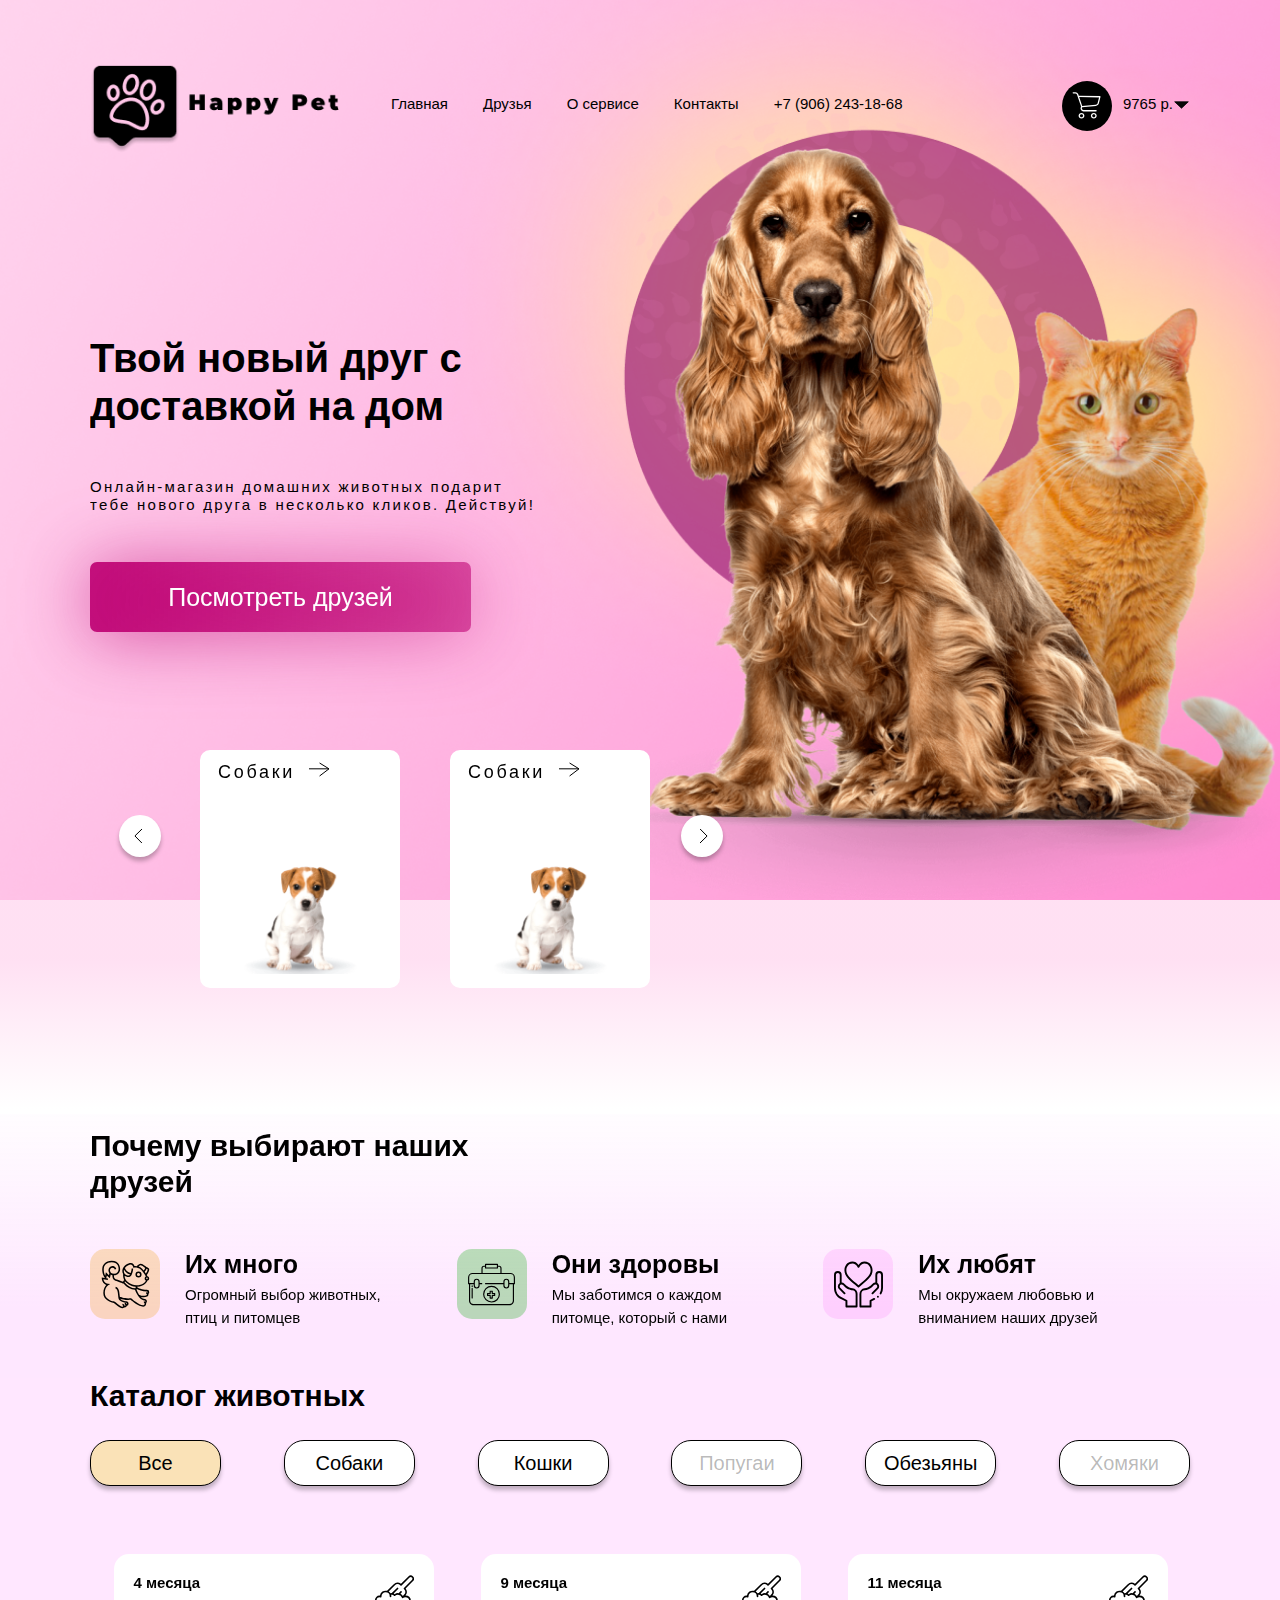
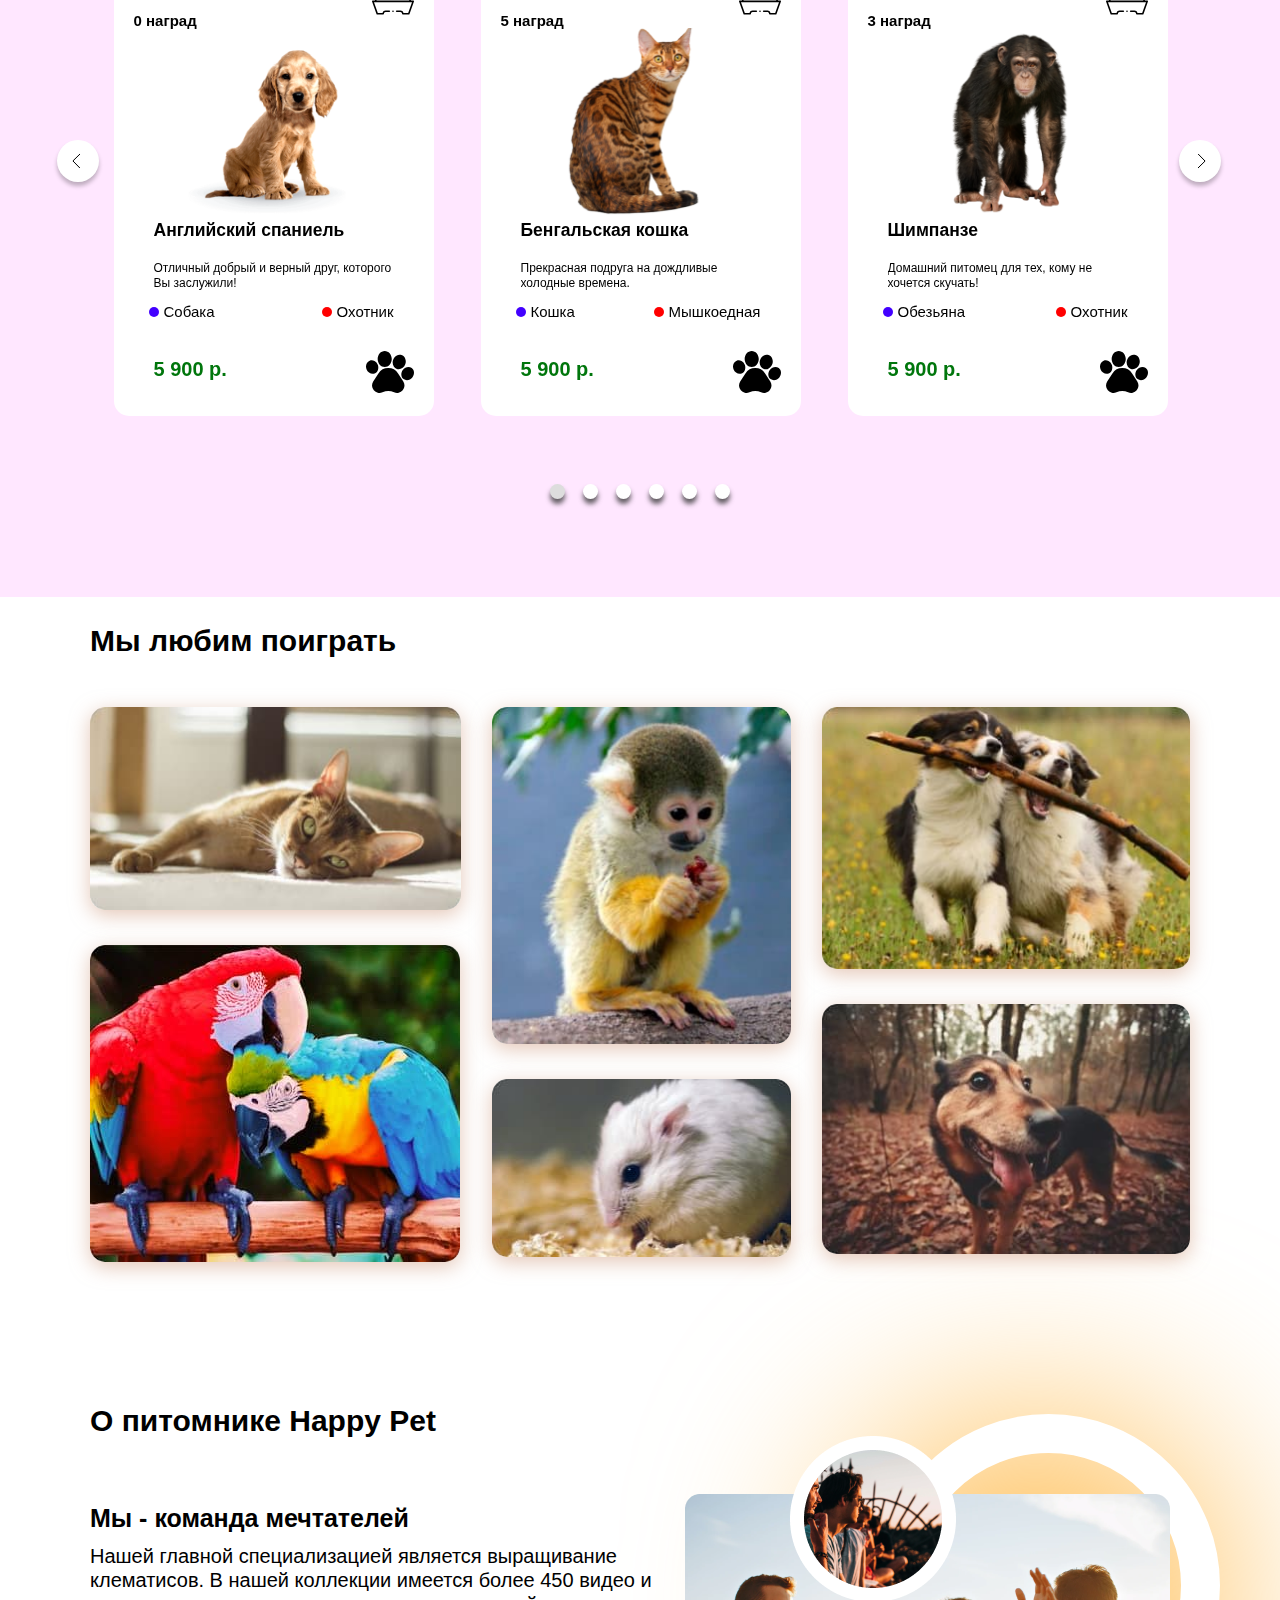
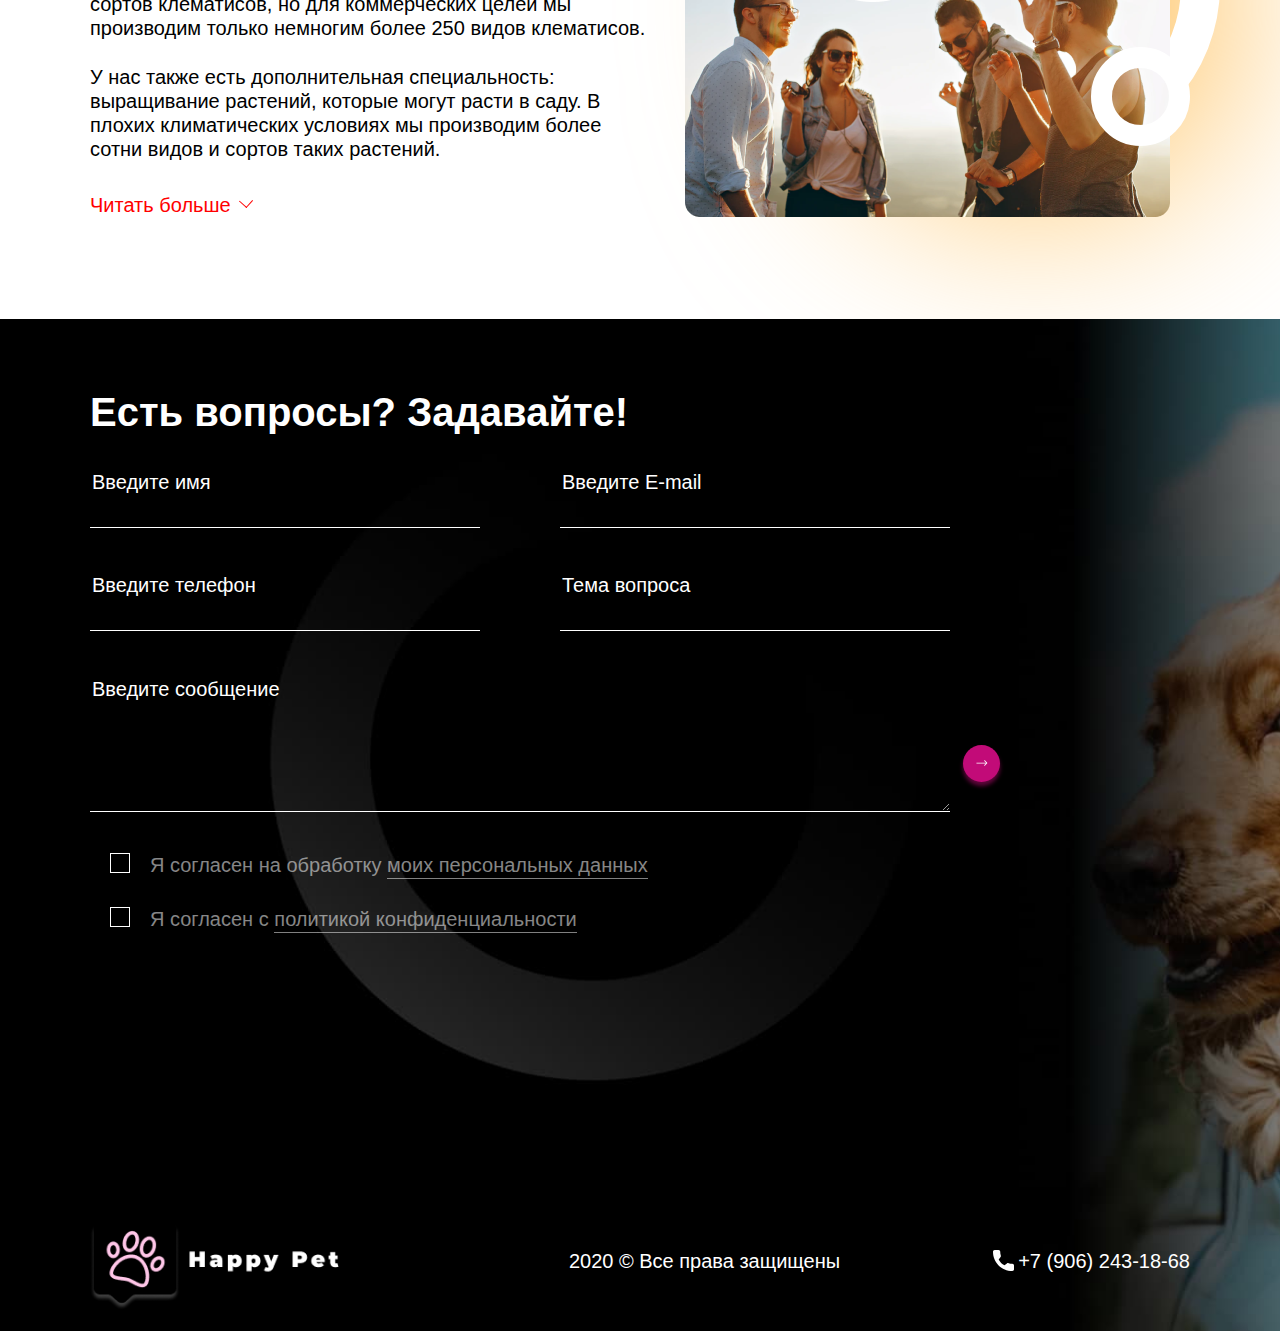
==== commit ae999bd8: "Add files via upload" ====
--- a/index.html
+++ b/index.html
@@ -101,7 +101,9 @@
             <article class="pets">
               <a class="pets__link" href="#">
                 <h3 class="pets__title">Собаки</h3>
-                <img class="pets__img" src="images/dog.png" alt="собака">
+                <div class="pets__photo">
+                  <img class="pets__img" src="images/dog.png" alt="собака">
+                </div>
               </a>
             </article>
           </li>
@@ -110,17 +112,20 @@
             <article class="pets">
               <a class="pets__link" href="#">
                 <h3 class="pets__title">Собаки</h3>
-                <img class="pets__img" src="images/dog.png" alt="собака">
+                <div class="pets__photo">
+                  <img class="pets__img" src="images/dog.png" alt="собака">
+                </div>
               </a>
             </article>
           </li>
-
 
           <li class="assort__item">
             <article class="pets">
               <a class="pets__link" href="#">
                 <h3 class="pets__title">Собаки</h3>
-                <img class="pets__img" src="images/dog.png" alt="собака">
+                <div class="pets__photo">
+                  <img class="pets__img" src="images/dog.png" alt="собака">
+                </div>
               </a>
             </article>
           </li>
@@ -129,7 +134,9 @@
             <article class="pets">
               <a class="pets__link" href="#">
                 <h3 class="pets__title">Собаки</h3>
-                <img class="pets__img" src="images/dog.png" alt="собака">
+                <div class="pets__photo">
+                  <img class="pets__img" src="images/dog.png" alt="собака">
+                </div>
               </a>
             </article>
           </li>
--- a/css/style.min.css
+++ b/css/style.min.css
@@ -2840,6 +2840,9 @@
 
 .pet-card__img {
   margin: 0 auto;
+  margin-bottom: 5px;
+  max-width: 260px;
+  max-height: 187px;
 }
 
 .pet-card__desc {
@@ -2929,8 +2932,22 @@
   background-image: url(../images/arrow.svg);
 }
 
+.pets__photo {
+  display: -webkit-box;
+  display: -ms-flexbox;
+  display: flex;
+  -webkit-box-align: end;
+  -ms-flex-align: end;
+  align-items: flex-end;
+  -webkit-box-pack: center;
+  -ms-flex-pack: center;
+  justify-content: center;
+  height: 80%;
+}
+
 .pets__img {
-  margin: 0 auto;
+  max-width: 150px;
+  max-height: 180px;
 }
 
 .slick-slide-del {
